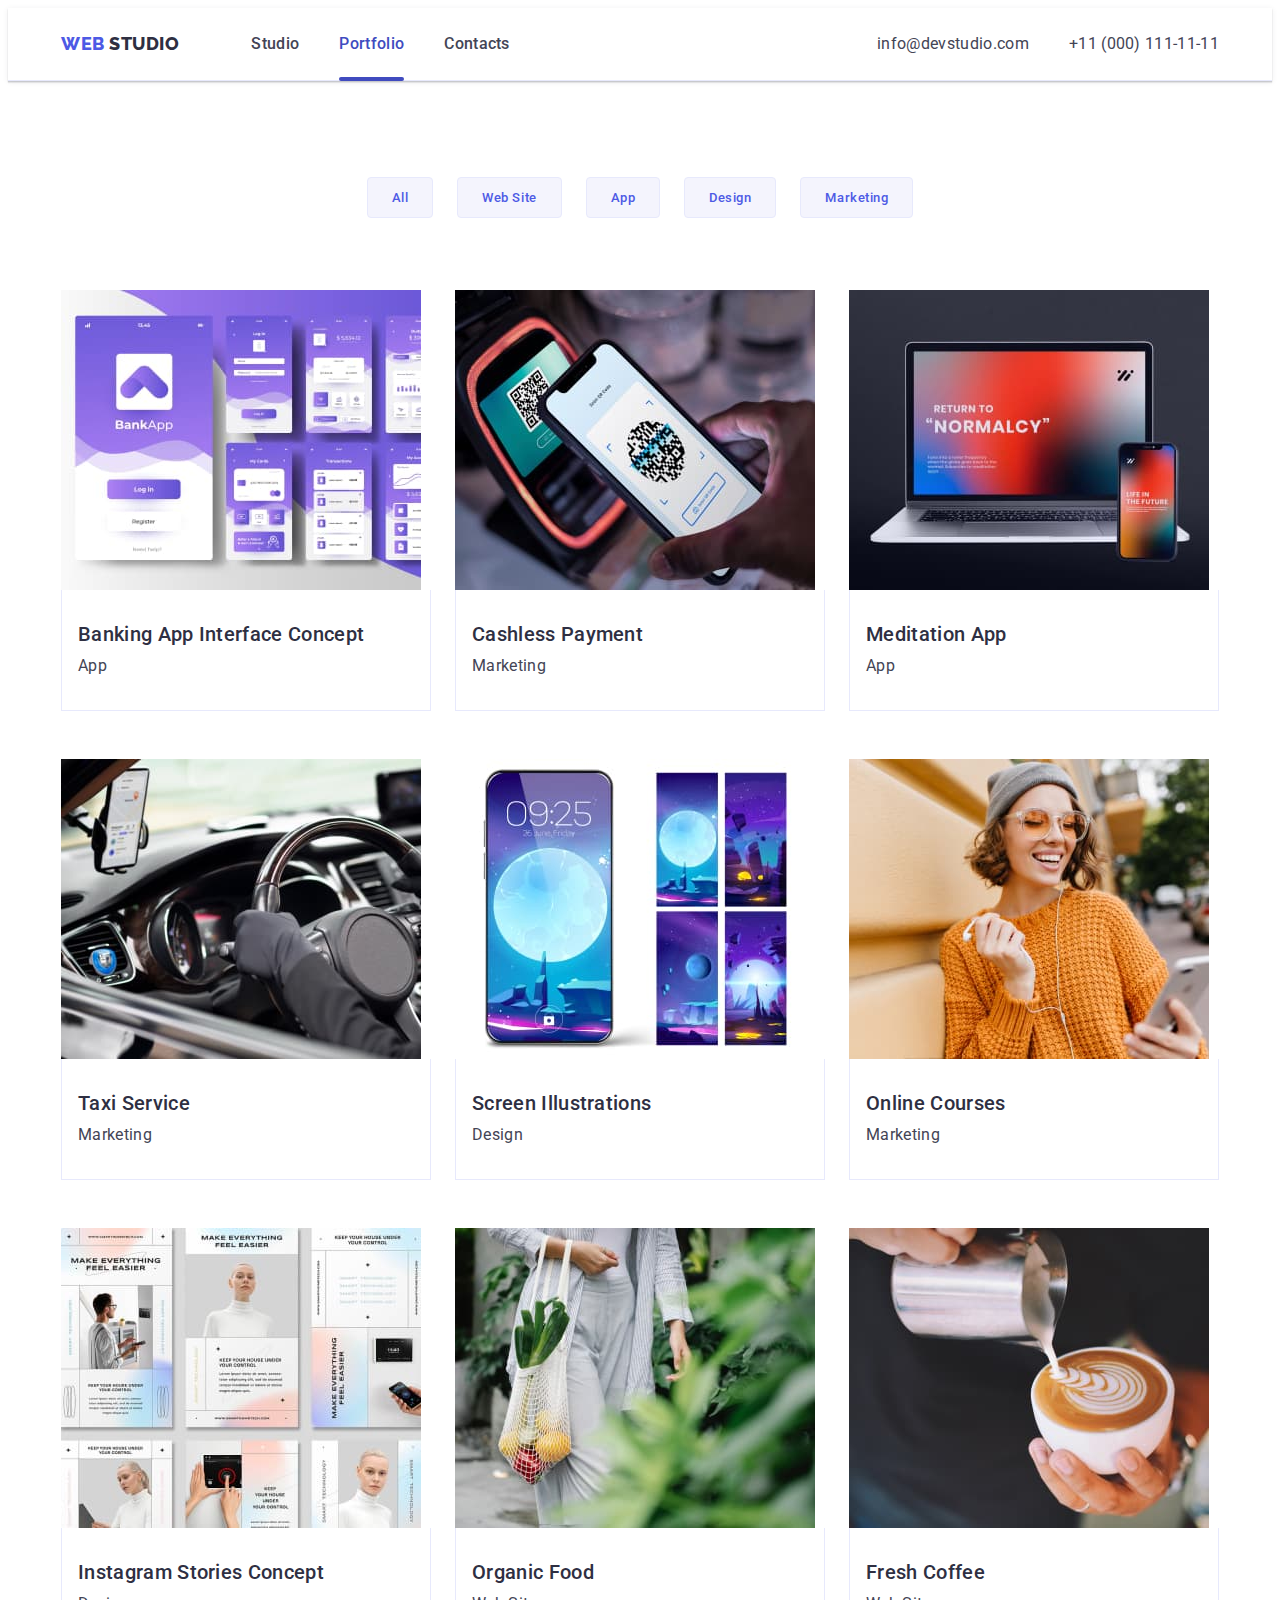
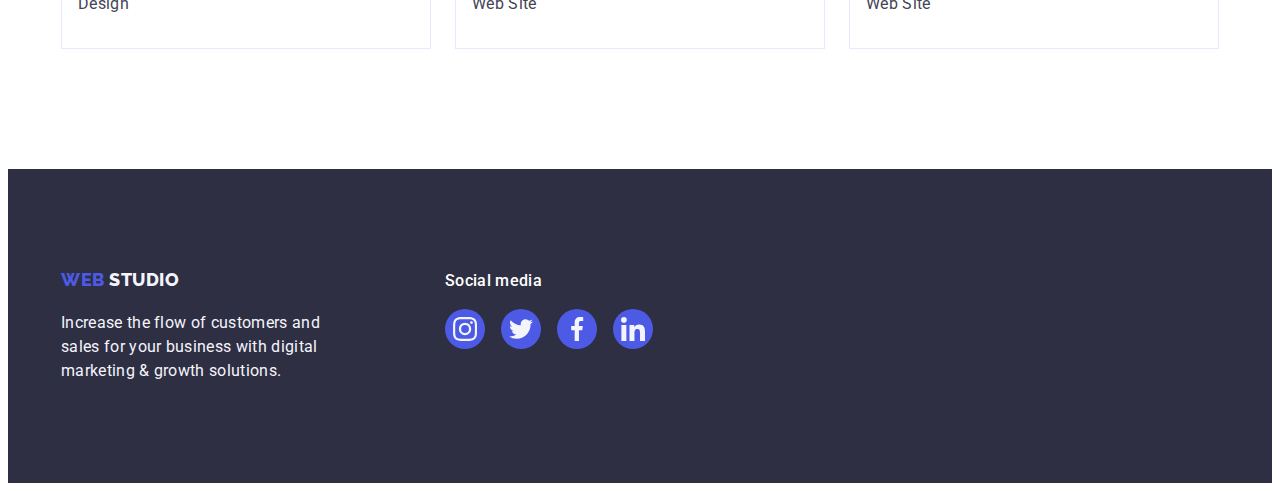
==== portfolio.html @ 0dadca97 "Initial commit" ====
<!doctype html>
<html lang="en">

<head>
  <meta charset="UTF-8">
  <meta name="viewport" content="width=device-width, initial-scale=1.0">
  <title>Portfolio</title>
  <!-- Fonts -->
  <link rel="preconnect" href="https://fonts.googleapis.com">
  <link rel="preconnect" href="https://fonts.gstatic.com" crossorigin>
  <link href="https://fonts.googleapis.com/css2?family=Raleway:wght@800&family=Roboto:wght@400;500;700&display=swap"
    rel="stylesheet">
  <!-- Modern normalize -->
  <link rel="stylesheet" href="https://cdnjs.cloudflare.com/ajax/libs/modern-normalize/2.0.0/modern-normalize.min.css"
    integrity="sha512-4xo8blKMVCiXpTaLzQSLSw3KFOVPWhm/TRtuPVc4WG6kUgjH6J03IBuG7JZPkcWMxJ5huwaBpOpnwYElP/m6wg=="
    crossorigin="anonymous" referrerpolicy="no-referrer">
  <!-- Stylesheet -->
  <link rel="stylesheet" href="./css/styles.css">
</head>

<body class="wrapper">
  <!-- #region 
    ========================================
    START Header | SECTION 1 
    ========================================
  -->
  <header class="main-header section">
    <!-- 
    --------------------------------------
      Main navigation 
    --------------------------------------
    -->
    <div class="header-content-box container">
      <nav class="header-navigation">
        <!-- ---------- Logo ---------- -->
        <a class="header-logo logo link" href="./index.html">Web
          <span class="logo-dark">Studio</span>
        </a>
        <!-- ---------- Menu ---------- -->
        <ul class="main-nav-list list">
          <li class="nav-list-item">
            <a class="nav-link link" href="./index.html">Studio </a>
          </li>
          <li class="nav-list-item">
            <a class="nav-link link active" href="./portfolio.html">Portfolio</a>
          </li>
          <li class="nav-list-item">
            <a class="nav-link link" href="">Contacts</a>
          </li>
        </ul>
      </nav>
      <!-- 
    --------------------------------------
      Contacts
    --------------------------------------
    -->
      <address class="contats">
        <ul class="contacts-list list">
          <li>
            <a class="contact-link link" href="mailto:info@devstudio.com">info@devstudio.com
            </a>
          </li>
          <li>
            <a class="contact-link link" href="tel:+110001111111">+11 (000) 111-11-11</a>
          </li>
        </ul>
      </address>
    </div>
  </header>

  <!-- #endregion     
    ========================================
    END Header | SECTION 1 
    ======================================== 
  -->

  <!-- #region 
======================================== 
START Main content     
======================================== 
-->
  <main class="portfolio-main-content">

    <!-- #region
    --------------------------------------
      START Portfolio | SECTION 2
    --------------------------------------
    -->
    <section class="portfolio-section">
      <!-- ---------- Container for styling  ---------- -->
      <div class="portfolio-box container">
        <!-- ---------- Title ---------- -->
        <h1 class="portfolio-title main-title visually-hidden">Portfolio</h1>

        <!-- ========== Filter | navigation  ========== -->

        <ul class="portfolio-filter-list list">
          <!-- Button 1  -->
          <li class="filter-list-item">
            <button class="filter-btn btn" type="button">All</button>
          </li>
          <!-- Button 2  -->
          <li class="filter-list-item">
            <button class="filter-btn btn" type="button">Web Site</button>
          </li>
          <!-- Button 3  -->
          <li class="filter-list-item">
            <button class="filter-btn btn" type="button">App</button>
          </li>
          <!-- Button 4  -->
          <li class="filter-list-item">
            <button class="filter-btn btn" type="button">Design</button>
          </li>
          <!-- Button 5  -->
          <li class="filter-list-item">
            <button class="filter-btn btn" type="button">Marketing</button>
          </li>
        </ul>

        <!-- ========== Card ========== -->
        <ul class="portfolio-card-list list">
          <!-- ---------- Card 1  ---------- -->
          <li class="card-list-item">
            <a class="portfolio-card-link link" href="#" target="_blank" rel="noopener noreferrer">
            <div class="container-card-img">
            
              <img class="portfolio-card-img image" src="./images/02-portfolio/img-1.jpg"
                alt="Banking App Interface Concept" width="360" height="300">
                <p class="overlay-text text">14 Stylish and User-Friendly App Design Concepts · Task Manager App · Calorie
                  Tracker App · Exotic Fruit Ecommerce App · Cloud Storage App</p>
            </div>
           
     
      <div class="portfolio-text-container">
        <h2 class="portfolio-subtitle subtitle">Banking App Interface Concept</h2>
        <p class="portfolio-text text">App</p>
      </div>
      
      </a>
      </li>

      <!-- ---------- Card 2  ---------- -->
      <li class="card-list-item">
        <a class="portfolio-card-link link" href="#" target="_blank" rel="noopener noreferrer">
        <div class="container-card-img">
          
          <img class="portfolio-card-img image" src="./images/02-portfolio/img-2.jpg" alt="Cashless Payment" width="360"
            height="300">
            <p class="overlay-text text">14 Stylish and User-Friendly App Design Concepts · Task Manager App · Calorie
              Tracker App · Exotic Fruit Ecommerce App · Cloud Storage App</p>
        </div>
       
          <div class="portfolio-text-container">
            <h2 class="portfolio-subtitle subtitle">Cashless Payment</h2>
            <p class="portfolio-text text">Marketing</p>
          </div>
        
        </a>
      </li>
      <!-- ---------- Card 3  ---------- -->
      <li class="card-list-item">
        <a class="portfolio-card-link link" href="#" target="_blank" rel="noopener noreferrer">
        <div class="container-card-img">
        
          <img class="portfolio-card-img image" src="./images/02-portfolio/img-3.jpg" alt="Meditation App" width="360"
            height="300">
            <p class="overlay-text text">14 Stylish and User-Friendly App Design Concepts · Task Manager App · Calorie
              Tracker App · Exotic Fruit Ecommerce App · Cloud Storage App</p>
        </div>
        
          <div class="portfolio-text-container">
            <h2 class="portfolio-subtitle subtitle">Meditation App</h2>
            <p class="portfolio-text text">App</p>
          </div>
          
        </a>
      </li>
      <!-- ---------- Card 4  ---------- -->
      <li class="card-list-item">
        <a class="portfolio-card-link link" href="#" target="_blank" rel="noopener noreferrer">
        <div class="container-card-img">
         
          <img class="portfolio-card-img image" src="./images/02-portfolio/img-4.jpg" alt="Taxi Service" width="360"
            height="300">
            <p class="overlay-text text">14 Stylish and User-Friendly App Design Concepts · Task Manager App · Calorie
              Tracker App · Exotic Fruit Ecommerce App · Cloud Storage App</p>
        </div>
        
          <div class="portfolio-text-container">
            <h2 class="portfolio-subtitle subtitle">Taxi Service</h2>
            <p class="portfolio-text text">Marketing</p>
          </div>
         
        </a>
      </li>
      <!-- ---------- Card 5  ---------- -->
      <li class="card-list-item">
        <a class="portfolio-card-link link" href="#" target="_blank" rel="noopener noreferrer">
        <div class="container-card-img">
         
          <img class="portfolio-card-img image" src="./images/02-portfolio/img-5.jpg" alt="Screen Illustrations"
            width="360" height="300">
            <p class="overlay-text text">14 Stylish and User-Friendly App Design Concepts · Task Manager App · Calorie
              Tracker App · Exotic Fruit Ecommerce App · Cloud Storage App</p>
        </div>
       
          <div class="portfolio-text-container">
            <h2 class="portfolio-subtitle subtitle">Screen Illustrations</h2>
            <p class="portfolio-text text">Design</p>
          </div>
          
        </a>
      </li>
      <!-- ---------- Card 6  ---------- -->
      <li class="card-list-item">
        <a class="portfolio-card-link link" href="#" target="_blank" rel="noopener noreferrer">
        <div class="container-card-img">
          
          <img class="portfolio-card-img image" src="./images/02-portfolio/img-6.jpg" alt="Online Courses" width="360"
            height="300">
            <p class="overlay-text text">14 Stylish and User-Friendly App Design Concepts · Task Manager App · Calorie
              Tracker App · Exotic Fruit Ecommerce App · Cloud Storage App</p>
        </div>
       
          <div class="portfolio-text-container">
            <h2 class="portfolio-subtitle subtitle">Online Courses</h2>
            <p class="portfolio-text text">Marketing</p>
          </div>
          
        </a>
      </li>
      <!-- ---------- Card 7  ---------- -->
      <li class="card-list-item">
        <a class="portfolio-card-link link" href="#" target="_blank" rel="noopener noreferrer">
        <div class="container-card-img">
          
          <img class="portfolio-card-img image" src="./images/02-portfolio/img-7.jpg" alt="Instagram Stories Concept"
            width="360" height="300">
            <p class="overlay-text text">14 Stylish and User-Friendly App Design Concepts · Task Manager App · Calorie
              Tracker App · Exotic Fruit Ecommerce App · Cloud Storage App</p>
        </div>
       
          <div class="portfolio-text-container">
            <h2 class="portfolio-subtitle subtitle">Instagram Stories Concept</h2>
            <p class="portfolio-text text">Design</p>
          </div>
         
        </a>
      </li>
      <!-- ---------- Card 8  ---------- -->
      <li class="card-list-item">
        <a class="portfolio-card-link link" href="#" target="_blank" rel="noopener noreferrer">
        <div class="container-card-img">
         
          <img class="portfolio-card-img image" src="./images/02-portfolio/img-8.jpg" alt="Organic Food" width="360"
            height="300">
            <p class="overlay-text text">14 Stylish and User-Friendly App Design Concepts · Task Manager App · Calorie
              Tracker App · Exotic Fruit Ecommerce App · Cloud Storage App</p>
        </div>
       
          <div class="portfolio-text-container">
            <h2 class="portfolio-subtitle subtitle">Organic Food</h2>
            <p class="portfolio-text text">Web Site</p>
          </div>
         
        </a>
      </li>
      <!-- ---------- Card 9  ---------- -->
      <li class="card-list-item">
        <a class="portfolio-card-link link" href="#" target="_blank" rel="noopener noreferrer">
        <div class="container-card-img">
         
          <img class="portfolio-card-img image" src="./images/02-portfolio/img-9.jpg" alt="Fresh Coffee" width="360"
            height="300">
            <p class="overlay-text text">14 Stylish and User-Friendly App Design Concepts · Task Manager App · Calorie
              Tracker App · Exotic Fruit Ecommerce App · Cloud Storage App</p>
        </div>
       
        <div class="portfolio-text-container">
          <h2 class="portfolio-subtitle subtitle">Fresh Coffee</h2>
          <p class="portfolio-text text">Web Site</p>
        </div>
       
        </a>
      </li>

      </ul>
      </div>
    </section>
    <!-- #region
    --------------------------------------
    END Portfolio | SECTION 2 
    --------------------------------------
    -->
  </main>
  <!-- #endregion 
  ======================================== 
  END Main content     
  ========================================
  -->


  <!-- #region 
======================================== 
START Footer | SECTION 3
========================================
-->
<footer class="main-footer section">
  <div class="footer-container container">
  <!-- ---------- Container for styling  ---------- -->
  <div class="mf-text-content-box">
    <!-- ---------- Logo ---------- -->
    <a class="main-footer-link link logo" href="./index.html">Web
      <span class="logo-light">Studio</span></a>
    <!-- ---------- Footer text content ---------- -->
    <p class="main-footer-text">
      Increase the flow of customers and sales for your business with digital
      marketing & growth solutions.
    </p>
  </div>
  <!-- ---------- Footer social media box ---------- -->
  <div class="footer-social-media-box">
    <p class="footer-subtitle subtitle">Social media</p>
    <!-- ---------- Social media  ---------- -->
    <ul class="footer-social-media-list list">
      
      <li class="social-media-item ">
        <a class="social-media-link link footer" href="">
          
            <svg class="icon social-media-icon" width="24" height="24">
              <use href="./images/icons.svg#icon-instagram"></use>
            </svg>
          
        </a>
      </li>
      <!-- ---------- twitter ---------- -->
      <li class="social-media-item">
        <a class="social-media-link link footer" href="">
         
            <svg class="icon social-media-icon" width="24" height="24">
              <use href="./images/icons.svg#icon-twitter"></use>
            </svg>
          
        </a>
      </li>
      <!-- ---------- facebook ---------- -->
      <li class="social-media-item">
        <a class="social-media-link link footer" href="">
        
            <svg class="icon social-media-icon" width="24" height="24">
              <use href="./images/icons.svg#icon-facebook"></use>
            </svg>
        
        </a>
      </li>
      <!-- ---------- linkedin ---------- -->
      <li class="social-media-item">
        <a class="social-media-link link footer" href="">
          
            <svg class="icon social-media-icon" width="24" height="24">
              <use href="./images/icons.svg#icon-linkedin"></use>
            </svg>
       
        </a>
      </li>
    </ul>
  </div>
</div>
</footer>
<!-- #endregion 
======================================== 
END Footer | SECTION 3
========================================
-->
</body>
</html>
---- css/styles.css ----
/* 
======================================== 
START Style Guide 
======================================== 
*/

:root {
    /* 
    ========================================  
    COLORS
    ========================================  
    */
    --crl-primary-brand: #4D5AE5;
    /* Iris| Primary Brand | CTAs,Focused,Active states,Links */

    --crl-pressed-state: #404BBF;
    /* OCEAN | Pressed state |CTAs */

    --crl-dark: #2E2F42;
    /* Navy blue | Dark | Overlays,Shadows,Headings */

    --crl-success: #31D0AA;
    /* GREEN | Success | Valid fields, Success messages */

    --crl-text: #434455;
    /* SLATE| Text | Body text */

    --crl-subtle-text: #8E8F99;
    /* LIGHT SLATE | Subtle Text | Helper text, Deemphasized text  */

    --crl-accent: #E7E9FC;
    /* Cornflower | Accent | Accent color, Hairlines, Subtle backgrounds */

    --crl-light: #F4F4FD;
    /*CLOUD | Light | Light mode backgrounds, Light mode Dialogs/alerts */

    --crl-modal-overlay: #2E2F42;
    /* NAVY BLUE modal | Modal overlay | Overlay */

    --crl-hero-background: #2E2F42;
    /* GREY | Hero background | Hero image background */

    --crl-white-background: #FFFFFF;
    /* WHITE|  White background | Header,  team card background */

    --crl-modal-background: #FCFCFC;
    /* Dairy| Modal background | Modal background  */

    /* 
    ======================================== 
    TYPOGRAPHY 
    ========================================   
    */
    /* ========== ========== Body | Main text | p ========== ========== */
    --body-font-family: "Roboto", sans-serif;
    --body-font-size: 16px;
    --body-font-weight: 400;
    --body-line-height: 1.5;
    --body-letter-spacing: .02em;

    /* ========== ========== Header 1 | title-hero| h1 ========== ========== */
    --h1-font-size: 56px;
    --h1-line-height: 1.07;
    --h1-letter-spacing: .02em;

    /* ========== ========== Header 2 | title | h2 ========== ========== */
    --h2-font-size: 36px;
    --h2-line-height: 1.11;
    --h2-letter-spacing: .02em;

    /* ========== ========== Header 3 | subtitle | h3 ========== ========== */
    --h3-font-weight: 500;
    --h3-font-size: 20px;
    --h3-line-height: 1.2;
    --h3-letter-spacing: .02em;

    /* ========== ========== Small Text ========== ========== */
    --small-font-size: 12px;
    --small-font-weight: 400;
    --small-line-height: 1.17;
    --small-letter-spacing: .04em;


    /* ========== ========== Body Medium ========== ========== */
    --body-medium-font-size: 16px;
    --body-medium-font-weight: 500;
    --body-medium-line-height: 1.5;
    --body-medium-letter-spacing: .02em;

    /* ========== ========== Button Text ========== ========== */
    --button-font-family: "Roboto", sans-serif;
    --button-font-size: 16px;
    --button-font-weight: 500;
    --button-line-height: 1.5;
    --button-letter-spacing: .04em;

    /* ========== ========== Link Text ========== ========== */
    --link-font-size: 12px;
    --link-font-weight: 400;
    --link-line-height: 1.33;
    --link-letter-spacing: .04em;

    /* ========== ========== Logo ==========  ========== */
    --logo-font-family: "Raleway", sans-serif;
    --logo-font-size: 18px;
    --logo-font-weight: 800;
    --logo-line-height: 1.17;
    --logo-letter-spacing: .03em;
}

/*
======================================== 
End Style Guide 
======================================== 
*/

/* ======================================== Reset values ========================================  */
h1,
h2,
h3,
h4,
h5,
h6,
p {
    margin-block: 0;
}


/* ======================================== General tag selector values ========================================  */

body {
    font-family: var(--body-font-family, "Roboto", sans-serif);
    font-size: var(--body-font-size, 16px);
    letter-spacing: var(--body-letter-spacing, 0.02em);
    line-height: 1.5;

    color: var(--crl-text, #434455);
    background-color: var(--crl-white-background);
}

address {
    font-style: normal;
}

/* ======================================== General helper classes ========================================  */
.visually-hidden {
    position: absolute;
    width: 1px;
    height: 1px;
    margin: -1px;
    border: 0;
    padding: 0;

    white-space: nowrap;
    clip-path: inset(100%);
    clip: rect(0 0 0 0);
    overflow: hidden;
}

.container {
    width: 1158px;
    margin-inline: auto;
    padding-inline: 15px;
}

.link {
    text-decoration-line: none;
    color: var(--crl-text, #434455);
}

.list {
    margin: 0;
    padding: 0;

    list-style: none;
}

.main-title {
    font-size: var(--h1-font-size, 56px);
    line-height: var(--h1-line-height, 1.07);

}

.title {
    margin-bottom: 72px;
    text-align: center;

    font-size: var(--h2-font-size, 36px);
    line-height: var(--h2-line-height, 1.11);


    color: var(--crl-dark, #2E2F42);

    text-transform: capitalize;
}

.subtitle {
    margin-bottom: 8px;

    font-size: var(--h3-font-size, 20px);
    font-weight: var(--h3-font-weight, 500);
    line-height: var(--h3-line-height, 1.2);

    color: var(--crl-dark, #2E2F42);
}


.image,
svg {

    display: block;
    max-width: 100%;
}

.btn {
    font-family: inherit;

    font-weight: var(--button-font-weight, 500);

    letter-spacing: var(--button-letter-spacing, 0.04em);

    border-radius: 4px;
    cursor: pointer;
}

.section {
    max-width: 1440px;
    margin-inline: auto;
}

.icon {
    fill: currentColor;
}


/* 
================================================================================ 
------------------------------ HEADER | SECTION 1 ------------------------------
================================================================================  
*/

/* ================================= Header =================================== */

.main-header {
    display: flex;
    border-bottom: 1px solid #e7e9fc;
    box-shadow: 0px 2px 1px rgba(46, 47, 66, 0.08), 0px 1px 1px rgba(46, 47, 66, 0.16), 0px 1px 6px rgba(46, 47, 66, 0.08);
}

.header-content-box {
    display: flex;
    justify-content: space-between;
}

/* ================================== Logo ==================================== */
.logo {
    font-family: var(--logo-font-family, "Raleway", sans-serif);
    font-size: var(--logo-font-size, 18px);
    font-weight: var(--logo-font-weight, 800);
    line-height: var(--logo-line-height, 1.17);
    letter-spacing: var(--logo-letter-spacing, 0.03em);

    color: var(--crl-primary-brand, #4D5AE5);

    text-transform: uppercase;
}

.header-logo {
    margin-right: 72px;
}

.logo-dark {
    color: var(--crl-dark, #2E2F42);
}

.logo-light {
    color: var(--crl-light, #F4F4FD);
}

/* ========================== Main header navigation ============================= */
.header-navigation {
    display: flex;
    align-items: center;
}

.main-nav-list {

    height: 72px;
    display: flex;
    gap: 40px;
}

.nav-link {
    /* position: relative; */
    display: flex;
    flex-direction: column-reverse;
    gap: 20px;

    padding: 24px 0;
    color: #434455;

    font-weight: var(--body-medium-font-weight, 500);
    transition: color 250ms cubic-bezier(0.4, 0, 0.2, 1);
}

.nav-link.active,
.nav-link:hover,
.nav-link:focus {
    position: relative;
    color: #404BBF;
}

.nav-link:hover::after,
.nav-link:focus::after,
.nav-link.active::after {
    content: "";
    position: absolute;
    left: 0;
    bottom: -1px;
    height: 4px;
    width: 100%;
    background-color: var(--crl-pressed-state, #404BBF);
    border-radius: 2px;
    transition: color 250ms cubic-bezier(0.4, 0, 0.2, 1);
}


/* ========================== Contacts header ================================= */
.contacts-list {
    display: flex;
    gap: 40px;
}

.contact-link {
    transition: color 250ms cubic-bezier(0.4, 0, 0.2, 1);
    display: block;
    padding: 24px 0;
}

.contact-link:hover,
.contact-link:focus {

    color: var(--crl-pressed-state, #404BBF);
    transition: color 250ms cubic-bezier(0.4, 0, 0.2, 1);
}


/*
================================================================================ 
------------------------------- MAIN CONTENT STYLES ----------------------------
================================================================================ 
*/

/* 
================================================================================ 
                                 Hero | SECTION 2
================================================================================  
*/

.section-hero {
    height: 600px;
    padding: 188px 0;

    display: flex;
    justify-content: center;
    align-items: center;

    background-color: var(--crl-dark, #2E2F42);
    background-image: linear-gradient(to bottom, rgba(46, 47, 66, 0.70), rgba(46, 47, 66, 0.70)),
        url(../images/01-studio/02-hero/bg-hero-people-office.jpg);
    background-position: center center;
    background-repeat: no-repeat;
    background-size: cover;

}


.hero-box {
    position: absolute;
    display: flex;
    flex-direction: column;
    justify-content: center;
    align-items: center;
    row-gap: 48px;
}

.hero-title {
    max-width: 496px;
    color: var(--crl-white-background, #FFFFFF);
    text-align: center;
}

.hero-btn {
    min-width: 169px;
    padding: 16px 32px;
    color: var(--crl-white-background, #FFFFFF);
    background-color: var(--crl-primary-brand, #4D5AE5);
    border: none;
    box-shadow: 0px 4px 4px 0px rgba(0, 0, 0, 0.15);
    transition: background-color 250ms cubic-bezier(0.4, 0, 0.2, 1);
}

.hero-btn:hover,
.hero-btn:focus {
    background-color: var(--crl-pressed-state, #404BBF);
}

/* 
================================================================================ 
                                Benefit | SECTION 3 
================================================================================  
*/

.section-benefit {
    padding: 120px 0;
}

.benefit-list {
    display: flex;
    justify-content: space-between;
    gap: 24px;
}

.benefit-list-item {
    flex-basis: calc((100% - 3 * 24px) / 4);
}

.benefit-box-svg {
    display: flex;
    justify-content: center;
    align-items: center;
    padding: 24px 100px;
    margin-bottom: 8px;
    background-color: #F4F4FD;
    border-radius: 4px;

}

/* 
================================================================================ 
                        What are we doing| Skills | SECTION 4 
================================================================================  
*/

.section-skills {
    padding-bottom: 120px;
}

.skills-list {
    display: flex;
    justify-content: space-between;
    gap: 24px;
}

.skills-list-item {
    flex-basis: calc((100% - 3 * 16px) / 3);
}

/* 
================================================================================ 
                             Our Team| Team | SECTION 5  
================================================================================  
*/

.section-team {
    padding: 120px 0;
    background: var(--crl-light, #F4F4FD);
}

.team-list {
    display: flex;
    justify-content: space-between;
    gap: 24px;
}

.team-list-item {
    flex-basis: calc((100% - 3 * 24px) / 4);
    transition: border-color 250ms cubic-bezier(0.4, 0, 0.2, 1), color 250ms cubic-bezier(0.4, 0, 0.2, 1);
    background-color: var(--crl-white-background, #FFFFFF);
    border-radius: 0px 0px 4px 4px;
    box-shadow: 0px 2px 1px 0px rgba(46, 47, 66, 0.08), 0px 1px 1px 0px rgba(46, 47, 66, 0.16), 0px 1px 6px 0px rgba(46, 47, 66, 0.08);
}

.text-content-box {

    padding: 32px 0;
    text-align: center;
}

/* 
================================================================================ 
                                Customers | SECTION 6 
================================================================================  
*/

.section-customers {
    padding: 120px 0;
}

.customers-list {
    display: flex;
    justify-content: center;
    gap: 24px;

}

.customers-list-item {

    width: calc((100% - 120px) / 6);
    height: 88px;
    transition: border-color 250ms cubic-bezier(0.4, 0, 0.2, 1), color 250ms cubic-bezier(0.4, 0, 0.2, 1);
}

.customers-box-svg {
    display: flex;
    justify-content: center;
    align-items: center;
    border-radius: 4px;
    border: 1px solid #8E8F99;
    border-radius: 4px;
}


.customers-link {
    width: 100%;
    height: 100%;
    border: 1px solid #8e8f99;
    border-radius: 4px;
    display: flex;
    align-items: center;
    justify-content: center;
    color: #8e8f99;
    transition: border-color 250ms cubic-bezier(0.4, 0, 0.2, 1), color 250ms cubic-bezier(0.4, 0, 0.2, 1);

}

.customers-link:hover,
.customers-link:focus {
    border-color: #404bbf;
    color: #404bbf;
}

/* 
================================================================================ 
                             Footer | SECTION 7  
================================================================================  
*/
.footer-container {
    display: flex;
    align-items: baseline;


}

.main-footer {

    background: var(--crl-dark, #2E2F42);
    padding: 100px 0;
}

.mf-text-content-box {

    margin-right: 120px;
}

.footer-social-media-box {
    display: flex;
    flex-direction: column;
    color: var(--crl-white-background);
    font-size: var(--body-medium-font-size, 16px);
    font-weight: var(--body-medium-font-weight, 500);
}

.footer-subtitle {
    color: var(--crl-light, #F4F4FD);
    font-weight: 500;
    font-size: 16px;
    line-height: 1.5;
    letter-spacing: 0.02em;
    color: #ffffff;
    margin-bottom: 16px;
}

.footer-social-media-list {
    display: flex;
    gap: 16px;
    transition: background-color 250ms cubic-bezier(0.4, 0, 0.2, 1);
}

.main-footer-text {
    margin-top: 18px;
    max-width: 264px;
    color: var(--crl-light, #F4F4FD);
}

.social-media-link.footer {
    transition: background-color 250ms cubic-bezier(0.4, 0, 0.2, 1);
}

.social-media-link:hover.footer,
.social-media-link:focus.footer {
    background-color: #31d0aa;
    transition: background-color 250ms cubic-bezier(0.4, 0, 0.2, 1);

}



/* 
================================================================================ 
                             Social media |   
================================================================================  
*/
.social-media-list {
    display: flex;
    justify-content: center;
    gap: 24px;
    margin-top: 8px;
    /* margin-left: 16px;
    margin-right: 16px; */


}

.social-media-item {
    width: 40px;
    height: 40px;


}


.social-media-box {
    display: flex;
    align-items: center;
    justify-content: center;
    width: 40px;
    height: 40px;
    background-color: var(--crl-primary-brand, #4D5AE5);
    border-radius: 50%;

}

.social-media-box:hover,
.social-media-box:focus {
    background-color: var(--crl-pressed-state, #404BBF);
    transition: background-color 250ms cubic-bezier(0.4, 0, 0.2, 1);
}

.social-media-icon {
    fill: #F4F4FD;
}

.social-media-link {
    width: 100%;
    height: 100%;
    background-color: #4d5ae5;
    border-radius: 50%;
    display: flex;
    align-items: center;
    justify-content: center;



}

.social-media-link:hover,
.social-media-link:focus {
    background-color: #404bbf;
    transition: background-color 250ms cubic-bezier(0.4, 0, 0.2, 1);
}

/*
================================================================================ 
------------------------------------- PORTFOLIO --------------------------------
================================================================================ 
*/
/* ============================ Portfolio | SECTION 2 ========================== */

.portfolio-section {
    padding: 96px 0 120px 0;
    justify-content: space-between;
}

/* ================= Filter | Portfolio secondary navigation =================== */
.portfolio-filter-list {

    display: flex;
    justify-content: center;
    gap: 24px;
    margin-bottom: 72px;

}

.filter-list-item {
    transition: color 250ms cubic-bezier(0.4, 0, 0.2, 1), background-color 250ms cubic-bezier(0.4, 0, 0.2, 1), border-color 250ms cubic-bezier(0.4, 0, 0.2, 1), box-shadow 250ms cubic-bezier(0.4, 0, 0.2, 1);
}

.filter-btn {
    padding: 12px 24px;

    border: 1px solid var(--crl-accent, #e7e9fc);
    color: var(--crl-primary-brand, #4D5AE5);
    background-color: var(--crl-light, #F4F4FD);
    transition: color 250ms cubic-bezier(0.4, 0, 0.2, 1), background-color 250ms cubic-bezier(0.4, 0, 0.2, 1), border-color 250ms cubic-bezier(0.4, 0, 0.2, 1), box-shadow 250ms cubic-bezier(0.4, 0, 0.2, 1);
}

.filter-btn:hover,
.filter-btn:focus {
    border: 1px solid transparent;
    color: var(--crl-white-background, #FFFFFF);
    background-color: var(--crl-pressed-state, #404BBF);
    transition: background-color 250ms cubic-bezier(0.4, 0, 0.2, 1), color 250ms cubic-bezier(0.4, 0, 0.2, 1);

    box-shadow: 0px 3px 1px rgba(0, 0, 0, 0.1), 0px 2px 1px rgba(0, 0, 0, 0.08), 0px 2px 2px rgba(0, 0, 0, 0.12);
}

/* ========================= Cards | Portfolio cards ============================= */
.portfolio-text-container {
    padding: 32px 16px;
    border: 1px solid var(--crl-accent, #e7e9fc);
    border-top: none;
}

.portfolio-card-list {
    display: flex;

    flex-wrap: wrap;
    gap: 48px 24px;
    justify-content: space-between;
}

.card-list-item {

    width: calc((100% - 48px) / 3);
    background: var(--crl-white-background, #FFFFFF);
    transition: box-shadow 250ms cubic-bezier(0.4, 0, 0.2, 1);
}



.portfolio-card-link {

    display: block;
    position: relative;
    transition: box-shadow 250ms cubic-bezier(0.4, 0, 0.2, 1);

}

.portfolio-card-link:hover,
.portfolio-card-link:focus {

    box-shadow: 0px 1px 6px rgba(46, 47, 66, 0.08), 0px 1px 1px rgba(46, 47, 66, 0.16), 0px 2px 1px rgba(46, 47, 66, 0.08);
    transition: box-shadow 250ms cubic-bezier(0.4, 0, 0.2, 1);
}

.portfolio-card-link:hover .overlay-text,
.portfolio-card-link:focus .overlay-text {
    box-shadow: 0px 1px 6px rgba(46, 47, 66, 0.08), 0px 1px 1px rgba(46, 47, 66, 0.16), 0px 2px 1px rgba(46, 47, 66, 0.08);
    opacity: 1;
    visibility: visible;
    pointer-events: painted;
    transform: translateY(0%);
    transition: transform 250ms cubic-bezier(0.4, 0, 0.2, 1);

}

.container-card-img {
    position: relative;
    overflow: hidden;
}


/* ========================= Overlay in Cards | Portfolio cards ============================= */

.overlay-text {
    position: absolute;
    top: 0;
    font-size: 16px;
    line-height: 1.5;
    letter-spacing: 0.02em;
    color: #f4f4fd;
    padding: 40px 32px;
    background-color: #4d5ae5;
    height: 100%;
    width: 100%;
    transform: translateY(100%);
    transition: transform 250ms cubic-bezier(0.4, 0, 0.2, 1);

}


/*
================================================================================ 
                            BACKDROP WITH MODAL WINDOW  
================================================================================ 
*/
/* ================ BACKDROP ================ */
.backdrop {
    position: fixed;
    top: 0;
    left: 0;
    z-index: 9999;
    width: 100%;
    height: 100%;
    background-color: rgba(46, 47, 66, 0.4);

    transition: opacity 250ms cubic-bezier(0.4, 0, 0.2, 1), visibility 250ms cubic-bezier(0.4, 0, 0.2, 1);
}

.is-hidden {
    opacity: 0;
    visibility: hidden;
    pointer-events: none;
}

/* ================ MODAL WINDOW ================ */
.modal {
    position: absolute;
    top: 50%;
    left: 50%;
    transform: translate(-50%, -50%) scale(1);
    z-index: 999;
    transition: transform 250ms cubic-bezier(0.4, 0, 0.2, 1);

    width: 408px;
    min-height: 584px;

    border-radius: 4px;
    background: var(--dairy, #FCFCFC);
    box-shadow: 0px 2px 1px 0px rgba(0, 0, 0, 0.20), 0px 1px 3px 0px rgba(0, 0, 0, 0.12), 0px 1px 1px 0px rgba(0, 0, 0, 0.14);

}

.close-btn {
    padding: 0;
    width: 24px;
    height: 24px;
    border-radius: 50%;
    display: flex;
    align-items: center;
    justify-content: center;
    background-color: #e7e9fc;
    border: 1px solid rgba(0, 0, 0, 0.1);
    cursor: pointer;
    transition: background-color 250ms cubic-bezier(0.4, 0, 0.2, 1), border 250ms cubic-bezier(0.4, 0, 0.2, 1);
    position: absolute;
    z-index: 2;
    top: 24px;
    right: 24px;

}

.close-btn:hover,
.close-btn:focus {
    border: none;
    background-color: #404bbf;

    fill: #ffffff;
}

.close-btn-icon {

    transition: fill 250ms cubic-bezier(0.4, 0, 0.2, 1);
}

.close-btn-icon:hover,
.close-btn-icon:focus {
    fill: #ffffff;
}
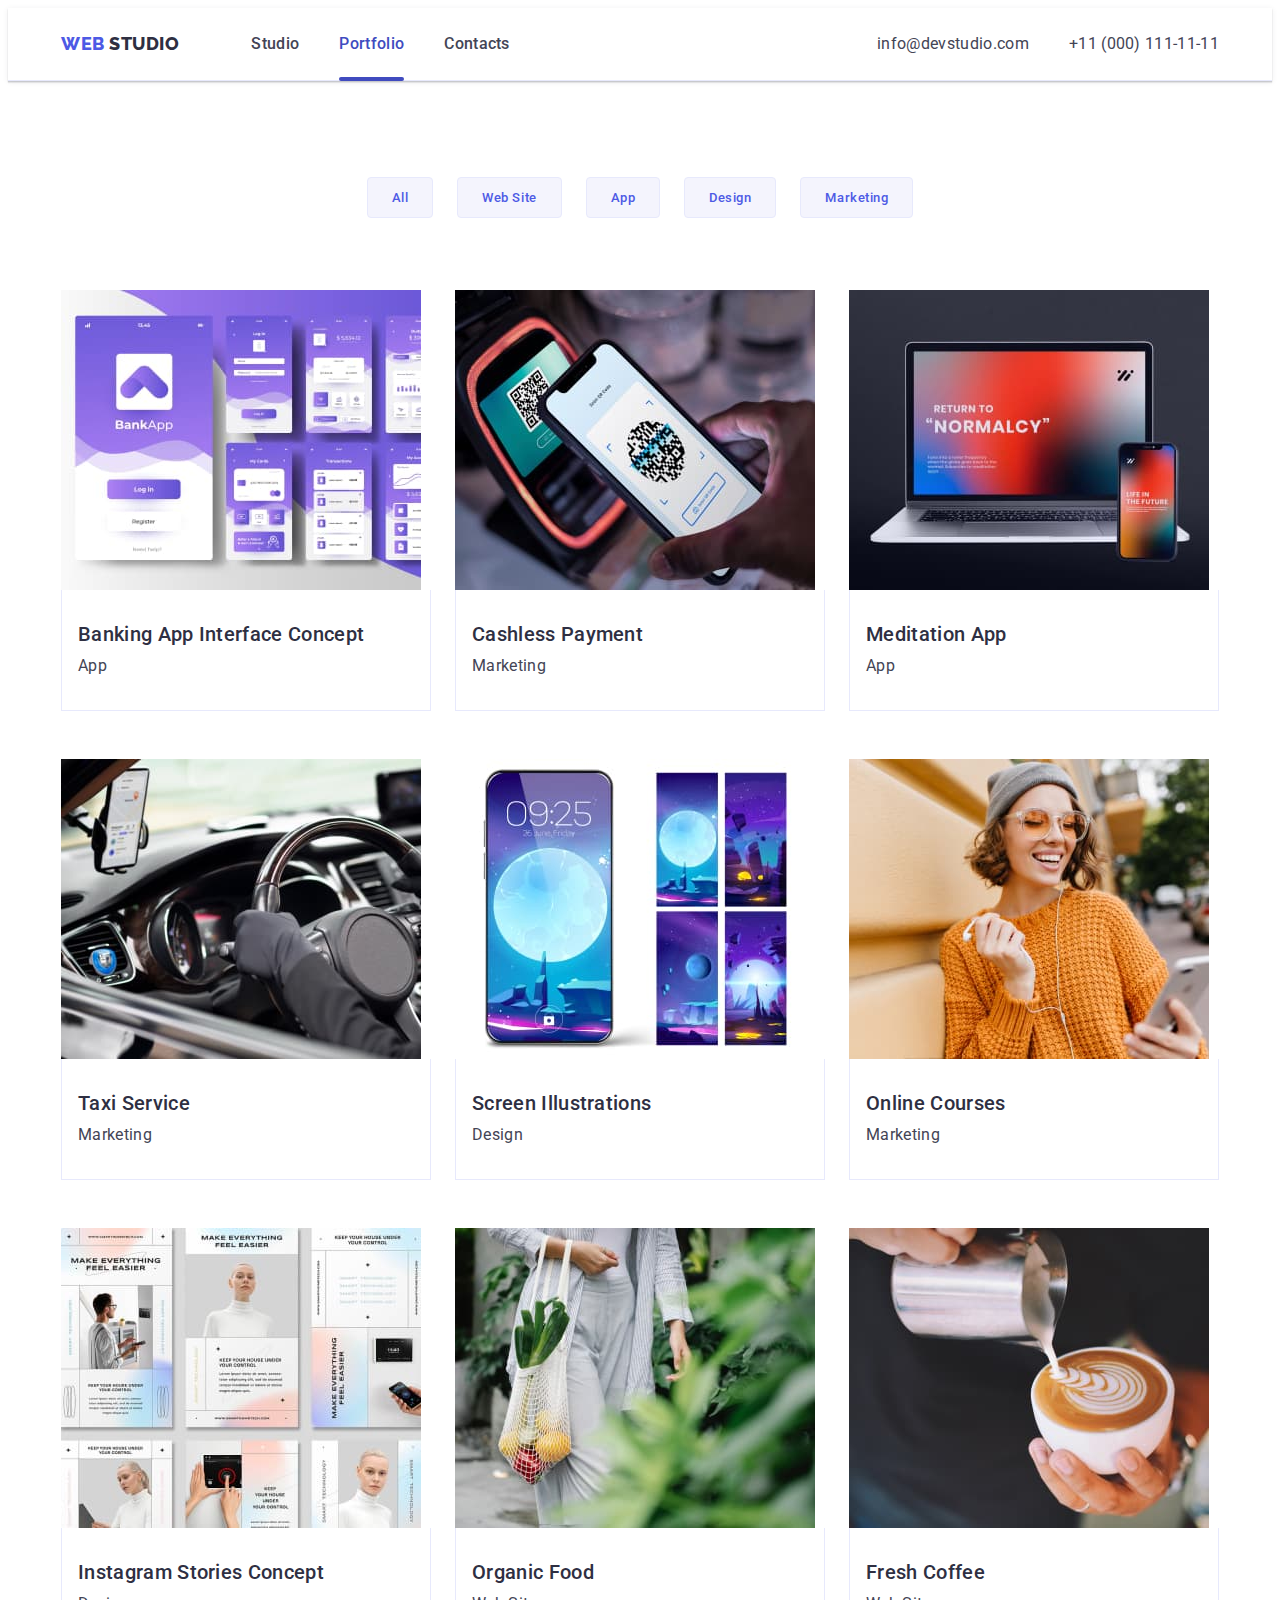
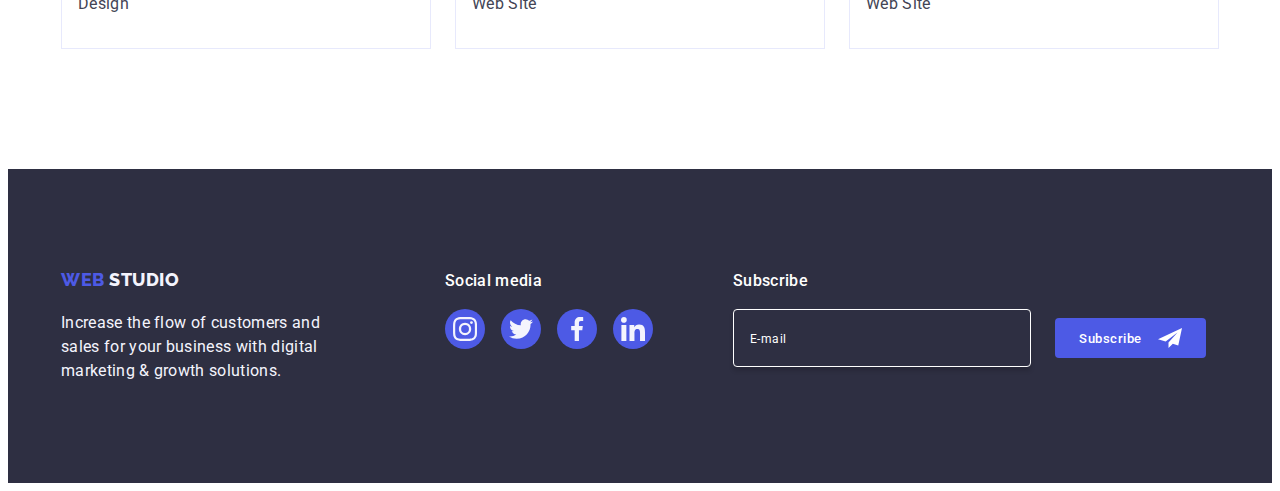
==== commit fd08b8a0: "work in modal windows" ====
--- a/portfolio.html
+++ b/portfolio.html
@@ -122,169 +122,178 @@
           <!-- ---------- Card 1  ---------- -->
           <li class="card-list-item">
             <a class="portfolio-card-link link" href="#" target="_blank" rel="noopener noreferrer">
-            <div class="container-card-img">
-            
-              <img class="portfolio-card-img image" src="./images/02-portfolio/img-1.jpg"
-                alt="Banking App Interface Concept" width="360" height="300">
-                <p class="overlay-text text">14 Stylish and User-Friendly App Design Concepts · Task Manager App · Calorie
-                  Tracker App · Exotic Fruit Ecommerce App · Cloud Storage App</p>
-            </div>
-           
-     
-      <div class="portfolio-text-container">
-        <h2 class="portfolio-subtitle subtitle">Banking App Interface Concept</h2>
-        <p class="portfolio-text text">App</p>
-      </div>
-      
-      </a>
-      </li>
-
-      <!-- ---------- Card 2  ---------- -->
-      <li class="card-list-item">
-        <a class="portfolio-card-link link" href="#" target="_blank" rel="noopener noreferrer">
-        <div class="container-card-img">
-          
-          <img class="portfolio-card-img image" src="./images/02-portfolio/img-2.jpg" alt="Cashless Payment" width="360"
-            height="300">
-            <p class="overlay-text text">14 Stylish and User-Friendly App Design Concepts · Task Manager App · Calorie
-              Tracker App · Exotic Fruit Ecommerce App · Cloud Storage App</p>
-        </div>
-       
-          <div class="portfolio-text-container">
-            <h2 class="portfolio-subtitle subtitle">Cashless Payment</h2>
-            <p class="portfolio-text text">Marketing</p>
-          </div>
-        
-        </a>
-      </li>
-      <!-- ---------- Card 3  ---------- -->
-      <li class="card-list-item">
-        <a class="portfolio-card-link link" href="#" target="_blank" rel="noopener noreferrer">
-        <div class="container-card-img">
-        
-          <img class="portfolio-card-img image" src="./images/02-portfolio/img-3.jpg" alt="Meditation App" width="360"
-            height="300">
-            <p class="overlay-text text">14 Stylish and User-Friendly App Design Concepts · Task Manager App · Calorie
-              Tracker App · Exotic Fruit Ecommerce App · Cloud Storage App</p>
-        </div>
-        
-          <div class="portfolio-text-container">
-            <h2 class="portfolio-subtitle subtitle">Meditation App</h2>
-            <p class="portfolio-text text">App</p>
-          </div>
-          
-        </a>
-      </li>
-      <!-- ---------- Card 4  ---------- -->
-      <li class="card-list-item">
-        <a class="portfolio-card-link link" href="#" target="_blank" rel="noopener noreferrer">
-        <div class="container-card-img">
-         
-          <img class="portfolio-card-img image" src="./images/02-portfolio/img-4.jpg" alt="Taxi Service" width="360"
-            height="300">
-            <p class="overlay-text text">14 Stylish and User-Friendly App Design Concepts · Task Manager App · Calorie
-              Tracker App · Exotic Fruit Ecommerce App · Cloud Storage App</p>
-        </div>
-        
-          <div class="portfolio-text-container">
-            <h2 class="portfolio-subtitle subtitle">Taxi Service</h2>
-            <p class="portfolio-text text">Marketing</p>
-          </div>
-         
-        </a>
-      </li>
-      <!-- ---------- Card 5  ---------- -->
-      <li class="card-list-item">
-        <a class="portfolio-card-link link" href="#" target="_blank" rel="noopener noreferrer">
-        <div class="container-card-img">
-         
-          <img class="portfolio-card-img image" src="./images/02-portfolio/img-5.jpg" alt="Screen Illustrations"
-            width="360" height="300">
-            <p class="overlay-text text">14 Stylish and User-Friendly App Design Concepts · Task Manager App · Calorie
-              Tracker App · Exotic Fruit Ecommerce App · Cloud Storage App</p>
-        </div>
-       
-          <div class="portfolio-text-container">
-            <h2 class="portfolio-subtitle subtitle">Screen Illustrations</h2>
-            <p class="portfolio-text text">Design</p>
-          </div>
-          
-        </a>
-      </li>
-      <!-- ---------- Card 6  ---------- -->
-      <li class="card-list-item">
-        <a class="portfolio-card-link link" href="#" target="_blank" rel="noopener noreferrer">
-        <div class="container-card-img">
-          
-          <img class="portfolio-card-img image" src="./images/02-portfolio/img-6.jpg" alt="Online Courses" width="360"
-            height="300">
-            <p class="overlay-text text">14 Stylish and User-Friendly App Design Concepts · Task Manager App · Calorie
-              Tracker App · Exotic Fruit Ecommerce App · Cloud Storage App</p>
-        </div>
-       
-          <div class="portfolio-text-container">
-            <h2 class="portfolio-subtitle subtitle">Online Courses</h2>
-            <p class="portfolio-text text">Marketing</p>
-          </div>
-          
-        </a>
-      </li>
-      <!-- ---------- Card 7  ---------- -->
-      <li class="card-list-item">
-        <a class="portfolio-card-link link" href="#" target="_blank" rel="noopener noreferrer">
-        <div class="container-card-img">
-          
-          <img class="portfolio-card-img image" src="./images/02-portfolio/img-7.jpg" alt="Instagram Stories Concept"
-            width="360" height="300">
-            <p class="overlay-text text">14 Stylish and User-Friendly App Design Concepts · Task Manager App · Calorie
-              Tracker App · Exotic Fruit Ecommerce App · Cloud Storage App</p>
-        </div>
-       
-          <div class="portfolio-text-container">
-            <h2 class="portfolio-subtitle subtitle">Instagram Stories Concept</h2>
-            <p class="portfolio-text text">Design</p>
-          </div>
-         
-        </a>
-      </li>
-      <!-- ---------- Card 8  ---------- -->
-      <li class="card-list-item">
-        <a class="portfolio-card-link link" href="#" target="_blank" rel="noopener noreferrer">
-        <div class="container-card-img">
-         
-          <img class="portfolio-card-img image" src="./images/02-portfolio/img-8.jpg" alt="Organic Food" width="360"
-            height="300">
-            <p class="overlay-text text">14 Stylish and User-Friendly App Design Concepts · Task Manager App · Calorie
-              Tracker App · Exotic Fruit Ecommerce App · Cloud Storage App</p>
-        </div>
-       
-          <div class="portfolio-text-container">
-            <h2 class="portfolio-subtitle subtitle">Organic Food</h2>
-            <p class="portfolio-text text">Web Site</p>
-          </div>
-         
-        </a>
-      </li>
-      <!-- ---------- Card 9  ---------- -->
-      <li class="card-list-item">
-        <a class="portfolio-card-link link" href="#" target="_blank" rel="noopener noreferrer">
-        <div class="container-card-img">
-         
-          <img class="portfolio-card-img image" src="./images/02-portfolio/img-9.jpg" alt="Fresh Coffee" width="360"
-            height="300">
-            <p class="overlay-text text">14 Stylish and User-Friendly App Design Concepts · Task Manager App · Calorie
-              Tracker App · Exotic Fruit Ecommerce App · Cloud Storage App</p>
-        </div>
-       
-        <div class="portfolio-text-container">
-          <h2 class="portfolio-subtitle subtitle">Fresh Coffee</h2>
-          <p class="portfolio-text text">Web Site</p>
-        </div>
-       
-        </a>
-      </li>
-
-      </ul>
+              <div class="container-card-img">
+
+                <img class="portfolio-card-img image" src="./images/02-portfolio/img-1.jpg"
+                  alt="Banking App Interface Concept" width="360" height="300">
+                <p class="overlay-text text">14 Stylish and User-Friendly App Design Concepts · Task Manager App ·
+                  Calorie
+                  Tracker App · Exotic Fruit Ecommerce App · Cloud Storage App</p>
+              </div>
+
+
+              <div class="portfolio-text-container">
+                <h2 class="portfolio-subtitle subtitle">Banking App Interface Concept</h2>
+                <p class="portfolio-text text">App</p>
+              </div>
+
+            </a>
+          </li>
+
+          <!-- ---------- Card 2  ---------- -->
+          <li class="card-list-item">
+            <a class="portfolio-card-link link" href="#" target="_blank" rel="noopener noreferrer">
+              <div class="container-card-img">
+
+                <img class="portfolio-card-img image" src="./images/02-portfolio/img-2.jpg" alt="Cashless Payment"
+                  width="360" height="300">
+                <p class="overlay-text text">14 Stylish and User-Friendly App Design Concepts · Task Manager App ·
+                  Calorie
+                  Tracker App · Exotic Fruit Ecommerce App · Cloud Storage App</p>
+              </div>
+
+              <div class="portfolio-text-container">
+                <h2 class="portfolio-subtitle subtitle">Cashless Payment</h2>
+                <p class="portfolio-text text">Marketing</p>
+              </div>
+
+            </a>
+          </li>
+          <!-- ---------- Card 3  ---------- -->
+          <li class="card-list-item">
+            <a class="portfolio-card-link link" href="#" target="_blank" rel="noopener noreferrer">
+              <div class="container-card-img">
+
+                <img class="portfolio-card-img image" src="./images/02-portfolio/img-3.jpg" alt="Meditation App"
+                  width="360" height="300">
+                <p class="overlay-text text">14 Stylish and User-Friendly App Design Concepts · Task Manager App ·
+                  Calorie
+                  Tracker App · Exotic Fruit Ecommerce App · Cloud Storage App</p>
+              </div>
+
+              <div class="portfolio-text-container">
+                <h2 class="portfolio-subtitle subtitle">Meditation App</h2>
+                <p class="portfolio-text text">App</p>
+              </div>
+
+            </a>
+          </li>
+          <!-- ---------- Card 4  ---------- -->
+          <li class="card-list-item">
+            <a class="portfolio-card-link link" href="#" target="_blank" rel="noopener noreferrer">
+              <div class="container-card-img">
+
+                <img class="portfolio-card-img image" src="./images/02-portfolio/img-4.jpg" alt="Taxi Service"
+                  width="360" height="300">
+                <p class="overlay-text text">14 Stylish and User-Friendly App Design Concepts · Task Manager App ·
+                  Calorie
+                  Tracker App · Exotic Fruit Ecommerce App · Cloud Storage App</p>
+              </div>
+
+              <div class="portfolio-text-container">
+                <h2 class="portfolio-subtitle subtitle">Taxi Service</h2>
+                <p class="portfolio-text text">Marketing</p>
+              </div>
+
+            </a>
+          </li>
+          <!-- ---------- Card 5  ---------- -->
+          <li class="card-list-item">
+            <a class="portfolio-card-link link" href="#" target="_blank" rel="noopener noreferrer">
+              <div class="container-card-img">
+
+                <img class="portfolio-card-img image" src="./images/02-portfolio/img-5.jpg" alt="Screen Illustrations"
+                  width="360" height="300">
+                <p class="overlay-text text">14 Stylish and User-Friendly App Design Concepts · Task Manager App ·
+                  Calorie
+                  Tracker App · Exotic Fruit Ecommerce App · Cloud Storage App</p>
+              </div>
+
+              <div class="portfolio-text-container">
+                <h2 class="portfolio-subtitle subtitle">Screen Illustrations</h2>
+                <p class="portfolio-text text">Design</p>
+              </div>
+
+            </a>
+          </li>
+          <!-- ---------- Card 6  ---------- -->
+          <li class="card-list-item">
+            <a class="portfolio-card-link link" href="#" target="_blank" rel="noopener noreferrer">
+              <div class="container-card-img">
+
+                <img class="portfolio-card-img image" src="./images/02-portfolio/img-6.jpg" alt="Online Courses"
+                  width="360" height="300">
+                <p class="overlay-text text">14 Stylish and User-Friendly App Design Concepts · Task Manager App ·
+                  Calorie
+                  Tracker App · Exotic Fruit Ecommerce App · Cloud Storage App</p>
+              </div>
+
+              <div class="portfolio-text-container">
+                <h2 class="portfolio-subtitle subtitle">Online Courses</h2>
+                <p class="portfolio-text text">Marketing</p>
+              </div>
+
+            </a>
+          </li>
+          <!-- ---------- Card 7  ---------- -->
+          <li class="card-list-item">
+            <a class="portfolio-card-link link" href="#" target="_blank" rel="noopener noreferrer">
+              <div class="container-card-img">
+
+                <img class="portfolio-card-img image" src="./images/02-portfolio/img-7.jpg"
+                  alt="Instagram Stories Concept" width="360" height="300">
+                <p class="overlay-text text">14 Stylish and User-Friendly App Design Concepts · Task Manager App ·
+                  Calorie
+                  Tracker App · Exotic Fruit Ecommerce App · Cloud Storage App</p>
+              </div>
+
+              <div class="portfolio-text-container">
+                <h2 class="portfolio-subtitle subtitle">Instagram Stories Concept</h2>
+                <p class="portfolio-text text">Design</p>
+              </div>
+
+            </a>
+          </li>
+          <!-- ---------- Card 8  ---------- -->
+          <li class="card-list-item">
+            <a class="portfolio-card-link link" href="#" target="_blank" rel="noopener noreferrer">
+              <div class="container-card-img">
+
+                <img class="portfolio-card-img image" src="./images/02-portfolio/img-8.jpg" alt="Organic Food"
+                  width="360" height="300">
+                <p class="overlay-text text">14 Stylish and User-Friendly App Design Concepts · Task Manager App ·
+                  Calorie
+                  Tracker App · Exotic Fruit Ecommerce App · Cloud Storage App</p>
+              </div>
+
+              <div class="portfolio-text-container">
+                <h2 class="portfolio-subtitle subtitle">Organic Food</h2>
+                <p class="portfolio-text text">Web Site</p>
+              </div>
+
+            </a>
+          </li>
+          <!-- ---------- Card 9  ---------- -->
+          <li class="card-list-item">
+            <a class="portfolio-card-link link" href="#" target="_blank" rel="noopener noreferrer">
+              <div class="container-card-img">
+
+                <img class="portfolio-card-img image" src="./images/02-portfolio/img-9.jpg" alt="Fresh Coffee"
+                  width="360" height="300">
+                <p class="overlay-text text">14 Stylish and User-Friendly App Design Concepts · Task Manager App ·
+                  Calorie
+                  Tracker App · Exotic Fruit Ecommerce App · Cloud Storage App</p>
+              </div>
+
+              <div class="portfolio-text-container">
+                <h2 class="portfolio-subtitle subtitle">Fresh Coffee</h2>
+                <p class="portfolio-text text">Web Site</p>
+              </div>
+
+            </a>
+          </li>
+
+        </ul>
       </div>
     </section>
     <!-- #region
@@ -305,72 +314,92 @@
 START Footer | SECTION 3
 ========================================
 -->
-<footer class="main-footer section">
-  <div class="footer-container container">
-  <!-- ---------- Container for styling  ---------- -->
-  <div class="mf-text-content-box">
-    <!-- ---------- Logo ---------- -->
-    <a class="main-footer-link link logo" href="./index.html">Web
-      <span class="logo-light">Studio</span></a>
-    <!-- ---------- Footer text content ---------- -->
-    <p class="main-footer-text">
-      Increase the flow of customers and sales for your business with digital
-      marketing & growth solutions.
-    </p>
-  </div>
-  <!-- ---------- Footer social media box ---------- -->
-  <div class="footer-social-media-box">
-    <p class="footer-subtitle subtitle">Social media</p>
-    <!-- ---------- Social media  ---------- -->
-    <ul class="footer-social-media-list list">
-      
-      <li class="social-media-item ">
-        <a class="social-media-link link footer" href="">
-          
-            <svg class="icon social-media-icon" width="24" height="24">
-              <use href="./images/icons.svg#icon-instagram"></use>
+  <footer class="main-footer section">
+    <div class="footer-container container">
+      <!-- ---------- Container for styling  ---------- -->
+      <div class="mf-text-content-box">
+        <!-- ---------- Logo ---------- -->
+        <a class="main-footer-link link logo" href="./index.html">Web
+          <span class="logo-light">Studio</span></a>
+        <!-- ---------- Footer text content ---------- -->
+        <p class="main-footer-text">
+          Increase the flow of customers and sales for your business with digital
+          marketing & growth solutions.
+        </p>
+      </div>
+      <!-- ---------- Footer social media box ---------- -->
+      <div class="footer-social-media-box">
+        <p class="footer-subtitle subtitle">Social media</p>
+        <!-- ---------- Social media  ---------- -->
+        <ul class="footer-social-media-list list">
+
+          <li class="social-media-item ">
+            <a class="social-media-link link footer" href="">
+
+              <svg class="icon social-media-icon" width="24" height="24">
+                <use href="./images/icons.svg#icon-instagram"></use>
+              </svg>
+
+            </a>
+          </li>
+          <!-- ---------- twitter ---------- -->
+          <li class="social-media-item">
+            <a class="social-media-link link footer" href="">
+
+              <svg class="icon social-media-icon" width="24" height="24">
+                <use href="./images/icons.svg#icon-twitter"></use>
+              </svg>
+
+            </a>
+          </li>
+          <!-- ---------- facebook ---------- -->
+          <li class="social-media-item">
+            <a class="social-media-link link footer" href="">
+
+              <svg class="icon social-media-icon" width="24" height="24">
+                <use href="./images/icons.svg#icon-facebook"></use>
+              </svg>
+
+            </a>
+          </li>
+          <!-- ---------- linkedin ---------- -->
+          <li class="social-media-item">
+            <a class="social-media-link link footer" href="">
+
+              <svg class="icon social-media-icon" width="24" height="24">
+                <use href="./images/icons.svg#icon-linkedin"></use>
+              </svg>
+
+            </a>
+          </li>
+        </ul>
+      </div>
+      <!-- ---------- Footer e-mail input ---------- -->
+
+      <form class="footer-form">
+        <label class="footer-input-label" for="input-email">
+          Subscribe
+        </label>
+        <div class="footer-input-btn-box ">
+          <input id="input-email" type="email" name="email" placeholder="E-mail" required />
+          <button class="input-footer-btn btn" type="submit" aria-label="Subscribe">
+            Subscribe
+            <svg class="icon footer-btn-icon" width="24" height="24" aria-label="Subscribe button airplane icon">
+              <use href="./images/icons.svg#icon-plane"></use>
             </svg>
-          
-        </a>
-      </li>
-      <!-- ---------- twitter ---------- -->
-      <li class="social-media-item">
-        <a class="social-media-link link footer" href="">
-         
-            <svg class="icon social-media-icon" width="24" height="24">
-              <use href="./images/icons.svg#icon-twitter"></use>
-            </svg>
-          
-        </a>
-      </li>
-      <!-- ---------- facebook ---------- -->
-      <li class="social-media-item">
-        <a class="social-media-link link footer" href="">
-        
-            <svg class="icon social-media-icon" width="24" height="24">
-              <use href="./images/icons.svg#icon-facebook"></use>
-            </svg>
-        
-        </a>
-      </li>
-      <!-- ---------- linkedin ---------- -->
-      <li class="social-media-item">
-        <a class="social-media-link link footer" href="">
-          
-            <svg class="icon social-media-icon" width="24" height="24">
-              <use href="./images/icons.svg#icon-linkedin"></use>
-            </svg>
-       
-        </a>
-      </li>
-    </ul>
-  </div>
-</div>
-</footer>
-<!-- #endregion 
+          </button>
+        </div>
+      </form>
+
+    </div>
+  </footer>
+
+
+  <!-- #endregion 
 ======================================== 
 END Footer | SECTION 3
 ========================================
 -->
 </body>
-</html>
+
+</html>--- a/css/styles.css
+++ b/css/styles.css
@@ -142,6 +142,10 @@
     font-style: normal;
 }
 
+input {
+    font-family: inherit;
+}
+
 /* ======================================== General helper classes ========================================  */
 .visually-hidden {
     position: absolute;
@@ -158,6 +162,9 @@
 }
 
 .container {
+
+    /*   - 2px ? */
+
     width: 1158px;
     margin-inline: auto;
     padding-inline: 15px;
@@ -403,6 +410,7 @@
 .hero-btn:hover,
 .hero-btn:focus {
     background-color: var(--crl-pressed-state, #404BBF);
+    transition: background-color 250ms cubic-bezier(0.4, 0, 0.2, 1);
 }
 
 /* 
@@ -565,6 +573,7 @@
 
 .footer-social-media-box {
     display: flex;
+    margin-right: 80px;
     flex-direction: column;
     color: var(--crl-white-background);
     font-size: var(--body-medium-font-size, 16px);
@@ -604,6 +613,74 @@
 
 }
 
+/* <!-- ---------- Footer e-mail input ---------- --> */
+
+.footer-input-btn-box {
+    display: flex;
+    align-items: center;
+}
+
+.footer-form {}
+
+.footer-input-label {
+    display: flex;
+    margin-bottom: 16px;
+
+    align-items: center;
+
+    color: var(--crl-white-background, #FFF);
+    font-weight: 500;
+    line-height: 1.5;
+    letter-spacing: 0.02em;
+
+
+}
+
+#input-email {
+    width: 264px;
+    height: 40px;
+    flex-shrink: 0;
+
+    padding: 8px 16px;
+
+    border-radius: 4px;
+    background: var(--navyblue, #2E2F42);
+    border: 1px solid var(--crl-white-background, #FFF);
+    box-shadow: 0px 4px 4px 0px rgba(0, 0, 0, 0.15);
+    color: var(--crl-white-background, #ffffff);
+
+}
+
+#input-email::placeholder {
+    font-size: 12px;
+    line-height: 2;
+    letter-spacing: 0.04em;
+    color: var(--crl-white-background, #FFF);
+}
+
+.input-footer-btn {
+
+    display: inline-flex;
+    margin-left: 24px;
+    padding: 8px 24px;
+    max-width: 165px;
+
+    align-items: center;
+    gap: 16px;
+    background: var(--crl-primary-brand, #4D5AE5);
+    border: none;
+    color: var(--crl-white-background, #FFFFFF);
+
+}
+
+.input-footer-btn:hover,
+.input-footer-btn:focus {
+    background-color: #31d0aa;
+    transition: background-color 250ms cubic-bezier(0.4, 0, 0.2, 1);
+}
+
+
+
 
 
 /* 
@@ -616,17 +693,11 @@
     justify-content: center;
     gap: 24px;
     margin-top: 8px;
-    /* margin-left: 16px;
-    margin-right: 16px; */
-
-
 }
 
 .social-media-item {
     width: 40px;
     height: 40px;
-
-
 }
 
 
@@ -659,8 +730,6 @@
     display: flex;
     align-items: center;
     justify-content: center;
-
-
 
 }
 
@@ -867,4 +936,86 @@
 .close-btn-icon:hover,
 .close-btn-icon:focus {
     fill: #ffffff;
+}
+
+
+/* ================ MODAL WINDOW CONTENT ================ */
+
+.modal-cta-text {
+    margin-top: 72px;
+    margin-bottom: 16px;
+    color: var(--crl-modal-overlay, #2E2F42);
+    text-align: center;
+
+    font-size: 16px;
+    font-weight: 500;
+    line-height: 1.5;
+    letter-spacing: 0.02em;
+}
+
+.modal-form {
+    display: flex;
+    flex-wrap: wrap;
+    gap: 8px;
+    margin-inline: 24px;
+
+
+}
+
+.modal-input {
+    width: 360px;
+    height: 40px;
+
+    padding: 8px 16px 8px 38px;
+
+    border-radius: 4px;
+    border: 1px solid var(--navyblue-modal, rgba(46, 47, 66, 0.40));
+    transition: border 250ms cubic-bezier(0.4, 0, 0.2, 1);
+    color: #2E2F42;
+    
+    font-size: 18px;
+
+
+
+}
+
+.modal-input:focus {
+    transition: border 250ms cubic-bezier(0.4, 0, 0.2, 1);
+
+    border: 1px solid var(--crl-primary-brand, #4D5AE5);
+}
+
+.modal-input-label {
+    font-size: 12px;
+    line-height: 1.17;
+    letter-spacing: 0.02em;
+    color: var(--lightslate, #8E8F99);
+}
+.modal-textera{
+    width: 360px;
+
+
+    padding: 8px 16px 8px 16px;
+
+    border-radius: 4px;
+    border: 1px solid var(--navyblue-modal, rgba(46, 47, 66, 0.40));
+    transition: border 250ms cubic-bezier(0.4, 0, 0.2, 1);
+    color: #2E2F42;
+    
+    font-size: 18px;
+}
+
+.modal-btn{
+
+display: inline-flex;
+padding: 16px 32px;
+align-items: flex-start;
+gap: 10px;
+
+border-radius: 4px;
+background: var(--iris, #4D5AE5);
+box-shadow: 0px 4px 4px 0px rgba(0, 0, 0, 0.15);
+color: var(--crl-white-background);
+border: none;
+
 }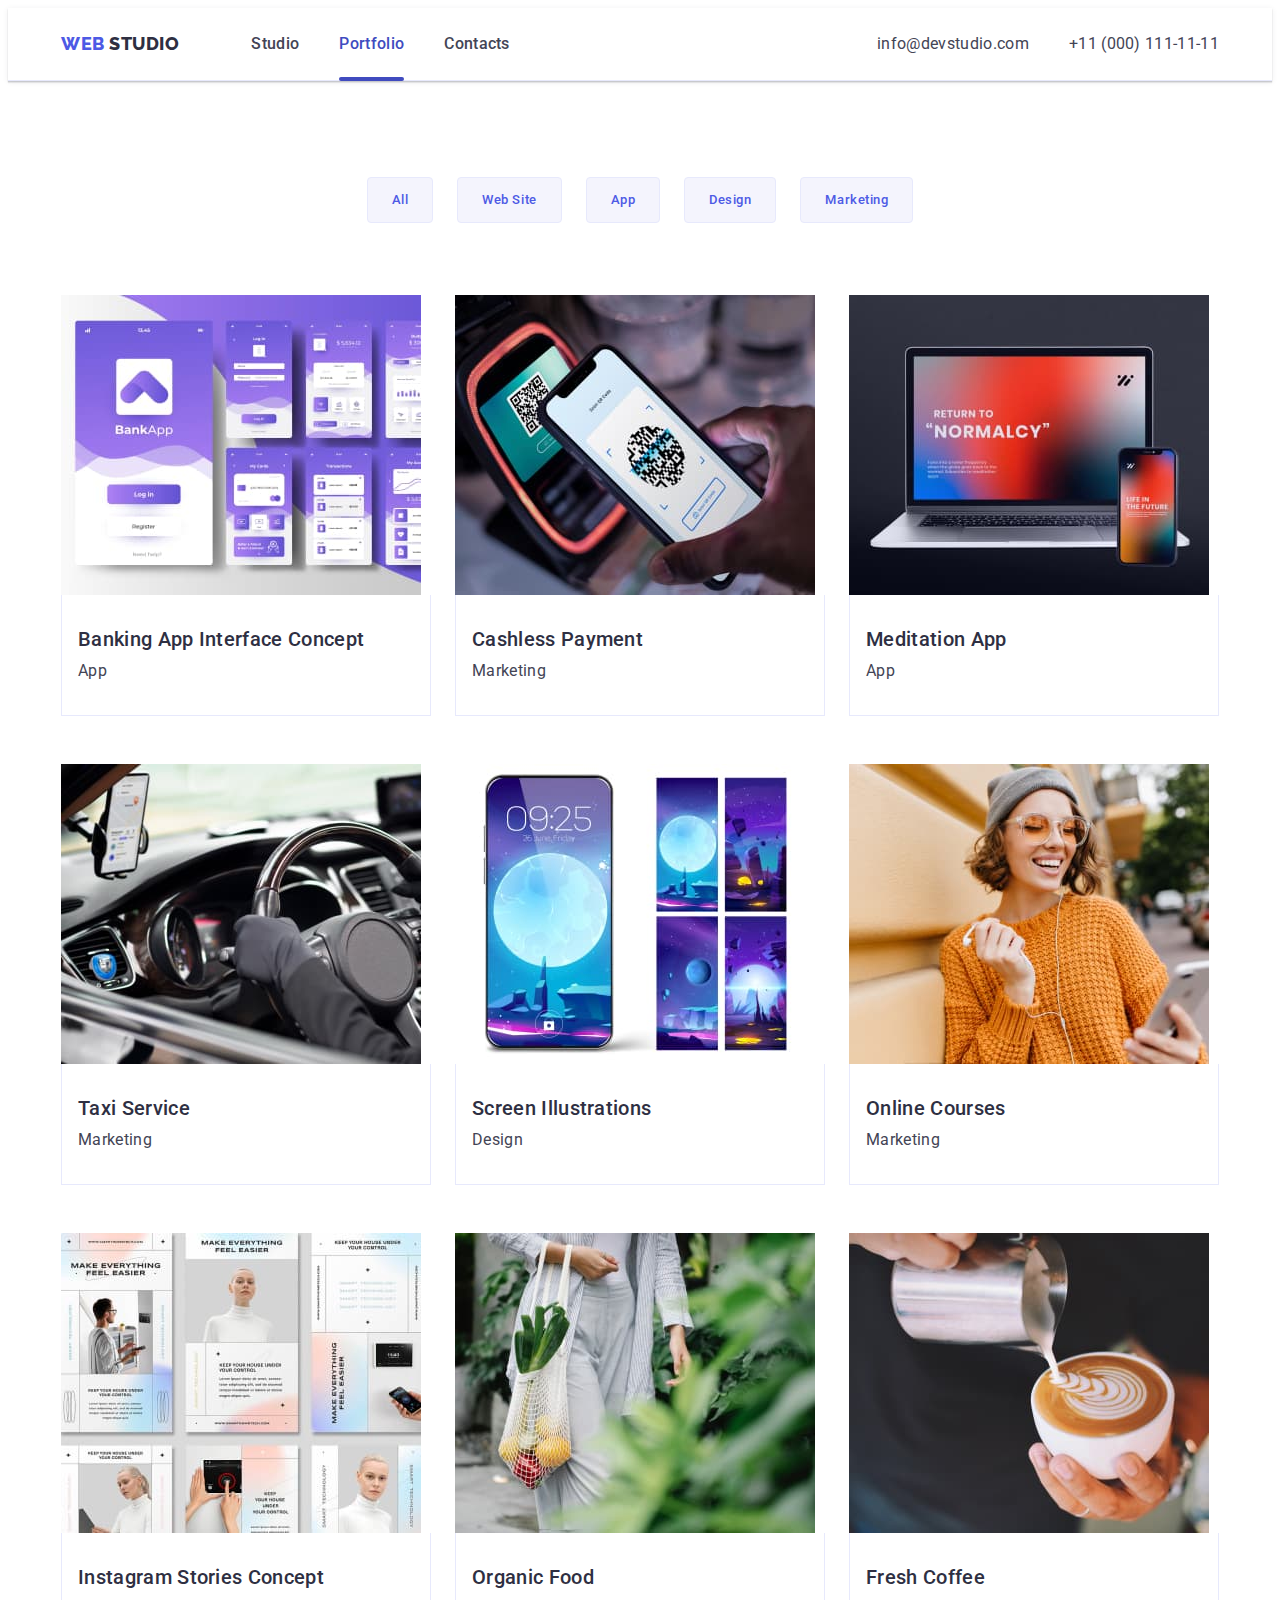
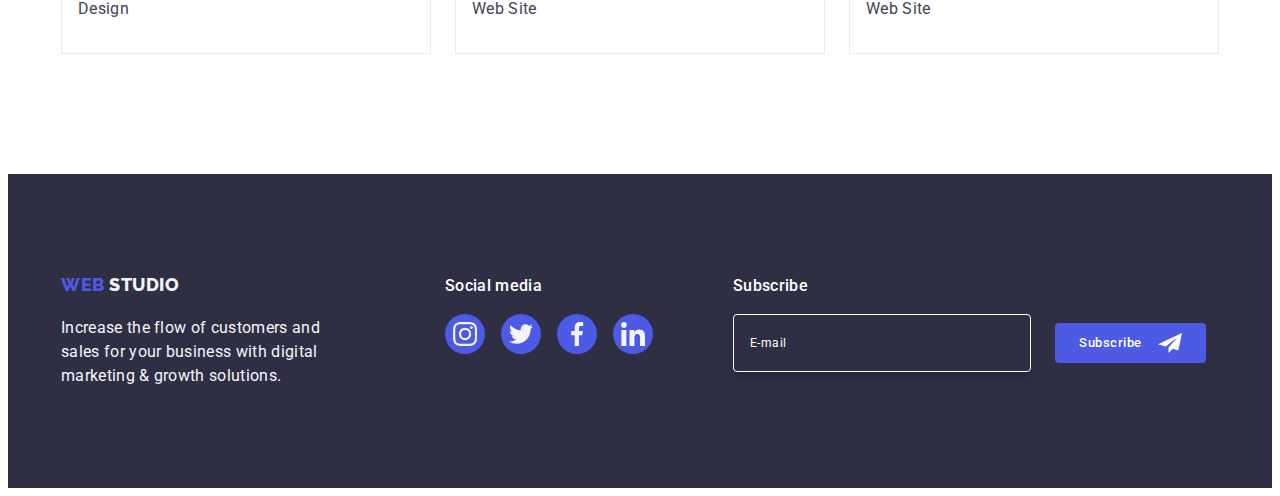
==== commit 46de7231: "design modal window" ====
--- a/portfolio.html
+++ b/portfolio.html
@@ -1,405 +1,511 @@
-<!doctype html>
+<!DOCTYPE html>
 <html lang="en">
-
-<head>
-  <meta charset="UTF-8">
-  <meta name="viewport" content="width=device-width, initial-scale=1.0">
-  <title>Portfolio</title>
-  <!-- Fonts -->
-  <link rel="preconnect" href="https://fonts.googleapis.com">
-  <link rel="preconnect" href="https://fonts.gstatic.com" crossorigin>
-  <link href="https://fonts.googleapis.com/css2?family=Raleway:wght@800&family=Roboto:wght@400;500;700&display=swap"
-    rel="stylesheet">
-  <!-- Modern normalize -->
-  <link rel="stylesheet" href="https://cdnjs.cloudflare.com/ajax/libs/modern-normalize/2.0.0/modern-normalize.min.css"
-    integrity="sha512-4xo8blKMVCiXpTaLzQSLSw3KFOVPWhm/TRtuPVc4WG6kUgjH6J03IBuG7JZPkcWMxJ5huwaBpOpnwYElP/m6wg=="
-    crossorigin="anonymous" referrerpolicy="no-referrer">
-  <!-- Stylesheet -->
-  <link rel="stylesheet" href="./css/styles.css">
-</head>
-
-<body class="wrapper">
-  <!-- #region 
+  <head>
+    <meta charset="UTF-8" />
+    <meta name="viewport" content="width=device-width, initial-scale=1.0" />
+    <title>Portfolio</title>
+    <!-- Fonts -->
+    <link rel="preconnect" href="https://fonts.googleapis.com" />
+    <link rel="preconnect" href="https://fonts.gstatic.com" crossorigin />
+    <link
+      href="https://fonts.googleapis.com/css2?family=Raleway:wght@800&family=Roboto:wght@400;500;700&display=swap"
+      rel="stylesheet"
+    />
+    <!-- Modern normalize -->
+    <link
+      rel="stylesheet"
+      href="https://cdnjs.cloudflare.com/ajax/libs/modern-normalize/2.0.0/modern-normalize.min.css"
+      integrity="sha512-4xo8blKMVCiXpTaLzQSLSw3KFOVPWhm/TRtuPVc4WG6kUgjH6J03IBuG7JZPkcWMxJ5huwaBpOpnwYElP/m6wg=="
+      crossorigin="anonymous"
+      referrerpolicy="no-referrer"
+    />
+    <!-- Stylesheet -->
+    <link rel="stylesheet" href="./css/styles.css" />
+  </head>
+
+  <body class="wrapper">
+    <!-- #region 
     ========================================
     START Header | SECTION 1 
     ========================================
   -->
-  <header class="main-header section">
-    <!-- 
+    <header class="main-header section">
+      <!-- 
     --------------------------------------
       Main navigation 
     --------------------------------------
     -->
-    <div class="header-content-box container">
-      <nav class="header-navigation">
-        <!-- ---------- Logo ---------- -->
-        <a class="header-logo logo link" href="./index.html">Web
-          <span class="logo-dark">Studio</span>
-        </a>
-        <!-- ---------- Menu ---------- -->
-        <ul class="main-nav-list list">
-          <li class="nav-list-item">
-            <a class="nav-link link" href="./index.html">Studio </a>
-          </li>
-          <li class="nav-list-item">
-            <a class="nav-link link active" href="./portfolio.html">Portfolio</a>
-          </li>
-          <li class="nav-list-item">
-            <a class="nav-link link" href="">Contacts</a>
-          </li>
-        </ul>
-      </nav>
-      <!-- 
+      <div class="header-content-box container">
+        <nav class="header-navigation">
+          <!-- ---------- Logo ---------- -->
+          <a class="header-logo logo link" href="./index.html"
+            >Web
+            <span class="logo-dark">Studio</span>
+          </a>
+          <!-- ---------- Menu ---------- -->
+          <ul class="main-nav-list list">
+            <li class="nav-list-item">
+              <a class="nav-link link" href="./index.html">Studio </a>
+            </li>
+            <li class="nav-list-item">
+              <a class="nav-link link active" href="./portfolio.html"
+                >Portfolio</a
+              >
+            </li>
+            <li class="nav-list-item">
+              <a class="nav-link link" href="">Contacts</a>
+            </li>
+          </ul>
+        </nav>
+        <!-- 
     --------------------------------------
       Contacts
     --------------------------------------
     -->
-      <address class="contats">
-        <ul class="contacts-list list">
-          <li>
-            <a class="contact-link link" href="mailto:info@devstudio.com">info@devstudio.com
-            </a>
-          </li>
-          <li>
-            <a class="contact-link link" href="tel:+110001111111">+11 (000) 111-11-11</a>
-          </li>
-        </ul>
-      </address>
-    </div>
-  </header>
-
-  <!-- #endregion     
+        <address class="contats">
+          <ul class="contacts-list list">
+            <li>
+              <a class="contact-link link" href="mailto:info@devstudio.com"
+                >info@devstudio.com
+              </a>
+            </li>
+            <li>
+              <a class="contact-link link" href="tel:+110001111111"
+                >+11 (000) 111-11-11</a
+              >
+            </li>
+          </ul>
+        </address>
+      </div>
+    </header>
+
+    <!-- #endregion     
     ========================================
     END Header | SECTION 1 
     ======================================== 
   -->
 
-  <!-- #region 
+    <!-- #region 
 ======================================== 
 START Main content     
 ======================================== 
 -->
-  <main class="portfolio-main-content">
-
-    <!-- #region
+    <main class="portfolio-main-content">
+      <!-- #region
     --------------------------------------
       START Portfolio | SECTION 2
     --------------------------------------
     -->
-    <section class="portfolio-section">
-      <!-- ---------- Container for styling  ---------- -->
-      <div class="portfolio-box container">
-        <!-- ---------- Title ---------- -->
-        <h1 class="portfolio-title main-title visually-hidden">Portfolio</h1>
-
-        <!-- ========== Filter | navigation  ========== -->
-
-        <ul class="portfolio-filter-list list">
-          <!-- Button 1  -->
-          <li class="filter-list-item">
-            <button class="filter-btn btn" type="button">All</button>
-          </li>
-          <!-- Button 2  -->
-          <li class="filter-list-item">
-            <button class="filter-btn btn" type="button">Web Site</button>
-          </li>
-          <!-- Button 3  -->
-          <li class="filter-list-item">
-            <button class="filter-btn btn" type="button">App</button>
-          </li>
-          <!-- Button 4  -->
-          <li class="filter-list-item">
-            <button class="filter-btn btn" type="button">Design</button>
-          </li>
-          <!-- Button 5  -->
-          <li class="filter-list-item">
-            <button class="filter-btn btn" type="button">Marketing</button>
-          </li>
-        </ul>
-
-        <!-- ========== Card ========== -->
-        <ul class="portfolio-card-list list">
-          <!-- ---------- Card 1  ---------- -->
-          <li class="card-list-item">
-            <a class="portfolio-card-link link" href="#" target="_blank" rel="noopener noreferrer">
-              <div class="container-card-img">
-
-                <img class="portfolio-card-img image" src="./images/02-portfolio/img-1.jpg"
-                  alt="Banking App Interface Concept" width="360" height="300">
-                <p class="overlay-text text">14 Stylish and User-Friendly App Design Concepts · Task Manager App ·
-                  Calorie
-                  Tracker App · Exotic Fruit Ecommerce App · Cloud Storage App</p>
-              </div>
-
-
-              <div class="portfolio-text-container">
-                <h2 class="portfolio-subtitle subtitle">Banking App Interface Concept</h2>
-                <p class="portfolio-text text">App</p>
-              </div>
-
-            </a>
-          </li>
-
-          <!-- ---------- Card 2  ---------- -->
-          <li class="card-list-item">
-            <a class="portfolio-card-link link" href="#" target="_blank" rel="noopener noreferrer">
-              <div class="container-card-img">
-
-                <img class="portfolio-card-img image" src="./images/02-portfolio/img-2.jpg" alt="Cashless Payment"
-                  width="360" height="300">
-                <p class="overlay-text text">14 Stylish and User-Friendly App Design Concepts · Task Manager App ·
-                  Calorie
-                  Tracker App · Exotic Fruit Ecommerce App · Cloud Storage App</p>
-              </div>
-
-              <div class="portfolio-text-container">
-                <h2 class="portfolio-subtitle subtitle">Cashless Payment</h2>
-                <p class="portfolio-text text">Marketing</p>
-              </div>
-
-            </a>
-          </li>
-          <!-- ---------- Card 3  ---------- -->
-          <li class="card-list-item">
-            <a class="portfolio-card-link link" href="#" target="_blank" rel="noopener noreferrer">
-              <div class="container-card-img">
-
-                <img class="portfolio-card-img image" src="./images/02-portfolio/img-3.jpg" alt="Meditation App"
-                  width="360" height="300">
-                <p class="overlay-text text">14 Stylish and User-Friendly App Design Concepts · Task Manager App ·
-                  Calorie
-                  Tracker App · Exotic Fruit Ecommerce App · Cloud Storage App</p>
-              </div>
-
-              <div class="portfolio-text-container">
-                <h2 class="portfolio-subtitle subtitle">Meditation App</h2>
-                <p class="portfolio-text text">App</p>
-              </div>
-
-            </a>
-          </li>
-          <!-- ---------- Card 4  ---------- -->
-          <li class="card-list-item">
-            <a class="portfolio-card-link link" href="#" target="_blank" rel="noopener noreferrer">
-              <div class="container-card-img">
-
-                <img class="portfolio-card-img image" src="./images/02-portfolio/img-4.jpg" alt="Taxi Service"
-                  width="360" height="300">
-                <p class="overlay-text text">14 Stylish and User-Friendly App Design Concepts · Task Manager App ·
-                  Calorie
-                  Tracker App · Exotic Fruit Ecommerce App · Cloud Storage App</p>
-              </div>
-
-              <div class="portfolio-text-container">
-                <h2 class="portfolio-subtitle subtitle">Taxi Service</h2>
-                <p class="portfolio-text text">Marketing</p>
-              </div>
-
-            </a>
-          </li>
-          <!-- ---------- Card 5  ---------- -->
-          <li class="card-list-item">
-            <a class="portfolio-card-link link" href="#" target="_blank" rel="noopener noreferrer">
-              <div class="container-card-img">
-
-                <img class="portfolio-card-img image" src="./images/02-portfolio/img-5.jpg" alt="Screen Illustrations"
-                  width="360" height="300">
-                <p class="overlay-text text">14 Stylish and User-Friendly App Design Concepts · Task Manager App ·
-                  Calorie
-                  Tracker App · Exotic Fruit Ecommerce App · Cloud Storage App</p>
-              </div>
-
-              <div class="portfolio-text-container">
-                <h2 class="portfolio-subtitle subtitle">Screen Illustrations</h2>
-                <p class="portfolio-text text">Design</p>
-              </div>
-
-            </a>
-          </li>
-          <!-- ---------- Card 6  ---------- -->
-          <li class="card-list-item">
-            <a class="portfolio-card-link link" href="#" target="_blank" rel="noopener noreferrer">
-              <div class="container-card-img">
-
-                <img class="portfolio-card-img image" src="./images/02-portfolio/img-6.jpg" alt="Online Courses"
-                  width="360" height="300">
-                <p class="overlay-text text">14 Stylish and User-Friendly App Design Concepts · Task Manager App ·
-                  Calorie
-                  Tracker App · Exotic Fruit Ecommerce App · Cloud Storage App</p>
-              </div>
-
-              <div class="portfolio-text-container">
-                <h2 class="portfolio-subtitle subtitle">Online Courses</h2>
-                <p class="portfolio-text text">Marketing</p>
-              </div>
-
-            </a>
-          </li>
-          <!-- ---------- Card 7  ---------- -->
-          <li class="card-list-item">
-            <a class="portfolio-card-link link" href="#" target="_blank" rel="noopener noreferrer">
-              <div class="container-card-img">
-
-                <img class="portfolio-card-img image" src="./images/02-portfolio/img-7.jpg"
-                  alt="Instagram Stories Concept" width="360" height="300">
-                <p class="overlay-text text">14 Stylish and User-Friendly App Design Concepts · Task Manager App ·
-                  Calorie
-                  Tracker App · Exotic Fruit Ecommerce App · Cloud Storage App</p>
-              </div>
-
-              <div class="portfolio-text-container">
-                <h2 class="portfolio-subtitle subtitle">Instagram Stories Concept</h2>
-                <p class="portfolio-text text">Design</p>
-              </div>
-
-            </a>
-          </li>
-          <!-- ---------- Card 8  ---------- -->
-          <li class="card-list-item">
-            <a class="portfolio-card-link link" href="#" target="_blank" rel="noopener noreferrer">
-              <div class="container-card-img">
-
-                <img class="portfolio-card-img image" src="./images/02-portfolio/img-8.jpg" alt="Organic Food"
-                  width="360" height="300">
-                <p class="overlay-text text">14 Stylish and User-Friendly App Design Concepts · Task Manager App ·
-                  Calorie
-                  Tracker App · Exotic Fruit Ecommerce App · Cloud Storage App</p>
-              </div>
-
-              <div class="portfolio-text-container">
-                <h2 class="portfolio-subtitle subtitle">Organic Food</h2>
-                <p class="portfolio-text text">Web Site</p>
-              </div>
-
-            </a>
-          </li>
-          <!-- ---------- Card 9  ---------- -->
-          <li class="card-list-item">
-            <a class="portfolio-card-link link" href="#" target="_blank" rel="noopener noreferrer">
-              <div class="container-card-img">
-
-                <img class="portfolio-card-img image" src="./images/02-portfolio/img-9.jpg" alt="Fresh Coffee"
-                  width="360" height="300">
-                <p class="overlay-text text">14 Stylish and User-Friendly App Design Concepts · Task Manager App ·
-                  Calorie
-                  Tracker App · Exotic Fruit Ecommerce App · Cloud Storage App</p>
-              </div>
-
-              <div class="portfolio-text-container">
-                <h2 class="portfolio-subtitle subtitle">Fresh Coffee</h2>
-                <p class="portfolio-text text">Web Site</p>
-              </div>
-
-            </a>
-          </li>
-
-        </ul>
-      </div>
-    </section>
-    <!-- #region
+      <section class="portfolio-section">
+        <!-- ---------- Container for styling  ---------- -->
+        <div class="portfolio-box container">
+          <!-- ---------- Title ---------- -->
+          <h1 class="portfolio-title main-title visually-hidden">Portfolio</h1>
+
+          <!-- ========== Filter | navigation  ========== -->
+
+          <ul class="portfolio-filter-list list">
+            <!-- Button 1  -->
+            <li class="filter-list-item">
+              <button class="filter-btn btn" type="button">All</button>
+            </li>
+            <!-- Button 2  -->
+            <li class="filter-list-item">
+              <button class="filter-btn btn" type="button">Web Site</button>
+            </li>
+            <!-- Button 3  -->
+            <li class="filter-list-item">
+              <button class="filter-btn btn" type="button">App</button>
+            </li>
+            <!-- Button 4  -->
+            <li class="filter-list-item">
+              <button class="filter-btn btn" type="button">Design</button>
+            </li>
+            <!-- Button 5  -->
+            <li class="filter-list-item">
+              <button class="filter-btn btn" type="button">Marketing</button>
+            </li>
+          </ul>
+
+          <!-- ========== Card ========== -->
+          <ul class="portfolio-card-list list">
+            <!-- ---------- Card 1  ---------- -->
+            <li class="card-list-item">
+              <a
+                class="portfolio-card-link link"
+                href="#"
+                target="_blank"
+                rel="noopener noreferrer"
+              >
+                <div class="container-card-img">
+                  <img
+                    class="portfolio-card-img image"
+                    src="./images/02-portfolio/img-1.jpg"
+                    alt="Banking App Interface Concept"
+                    width="360"
+                    height="300"
+                  />
+                  <p class="overlay-text text">
+                    14 Stylish and User-Friendly App Design Concepts · Task
+                    Manager App · Calorie Tracker App · Exotic Fruit Ecommerce
+                    App · Cloud Storage App
+                  </p>
+                </div>
+
+                <div class="portfolio-text-container">
+                  <h2 class="portfolio-subtitle subtitle">
+                    Banking App Interface Concept
+                  </h2>
+                  <p class="portfolio-text text">App</p>
+                </div>
+              </a>
+            </li>
+
+            <!-- ---------- Card 2  ---------- -->
+            <li class="card-list-item">
+              <a
+                class="portfolio-card-link link"
+                href="#"
+                target="_blank"
+                rel="noopener noreferrer"
+              >
+                <div class="container-card-img">
+                  <img
+                    class="portfolio-card-img image"
+                    src="./images/02-portfolio/img-2.jpg"
+                    alt="Cashless Payment"
+                    width="360"
+                    height="300"
+                  />
+                  <p class="overlay-text text">
+                    14 Stylish and User-Friendly App Design Concepts · Task
+                    Manager App · Calorie Tracker App · Exotic Fruit Ecommerce
+                    App · Cloud Storage App
+                  </p>
+                </div>
+
+                <div class="portfolio-text-container">
+                  <h2 class="portfolio-subtitle subtitle">Cashless Payment</h2>
+                  <p class="portfolio-text text">Marketing</p>
+                </div>
+              </a>
+            </li>
+            <!-- ---------- Card 3  ---------- -->
+            <li class="card-list-item">
+              <a
+                class="portfolio-card-link link"
+                href="#"
+                target="_blank"
+                rel="noopener noreferrer"
+              >
+                <div class="container-card-img">
+                  <img
+                    class="portfolio-card-img image"
+                    src="./images/02-portfolio/img-3.jpg"
+                    alt="Meditation App"
+                    width="360"
+                    height="300"
+                  />
+                  <p class="overlay-text text">
+                    14 Stylish and User-Friendly App Design Concepts · Task
+                    Manager App · Calorie Tracker App · Exotic Fruit Ecommerce
+                    App · Cloud Storage App
+                  </p>
+                </div>
+
+                <div class="portfolio-text-container">
+                  <h2 class="portfolio-subtitle subtitle">Meditation App</h2>
+                  <p class="portfolio-text text">App</p>
+                </div>
+              </a>
+            </li>
+            <!-- ---------- Card 4  ---------- -->
+            <li class="card-list-item">
+              <a
+                class="portfolio-card-link link"
+                href="#"
+                target="_blank"
+                rel="noopener noreferrer"
+              >
+                <div class="container-card-img">
+                  <img
+                    class="portfolio-card-img image"
+                    src="./images/02-portfolio/img-4.jpg"
+                    alt="Taxi Service"
+                    width="360"
+                    height="300"
+                  />
+                  <p class="overlay-text text">
+                    14 Stylish and User-Friendly App Design Concepts · Task
+                    Manager App · Calorie Tracker App · Exotic Fruit Ecommerce
+                    App · Cloud Storage App
+                  </p>
+                </div>
+
+                <div class="portfolio-text-container">
+                  <h2 class="portfolio-subtitle subtitle">Taxi Service</h2>
+                  <p class="portfolio-text text">Marketing</p>
+                </div>
+              </a>
+            </li>
+            <!-- ---------- Card 5  ---------- -->
+            <li class="card-list-item">
+              <a
+                class="portfolio-card-link link"
+                href="#"
+                target="_blank"
+                rel="noopener noreferrer"
+              >
+                <div class="container-card-img">
+                  <img
+                    class="portfolio-card-img image"
+                    src="./images/02-portfolio/img-5.jpg"
+                    alt="Screen Illustrations"
+                    width="360"
+                    height="300"
+                  />
+                  <p class="overlay-text text">
+                    14 Stylish and User-Friendly App Design Concepts · Task
+                    Manager App · Calorie Tracker App · Exotic Fruit Ecommerce
+                    App · Cloud Storage App
+                  </p>
+                </div>
+
+                <div class="portfolio-text-container">
+                  <h2 class="portfolio-subtitle subtitle">
+                    Screen Illustrations
+                  </h2>
+                  <p class="portfolio-text text">Design</p>
+                </div>
+              </a>
+            </li>
+            <!-- ---------- Card 6  ---------- -->
+            <li class="card-list-item">
+              <a
+                class="portfolio-card-link link"
+                href="#"
+                target="_blank"
+                rel="noopener noreferrer"
+              >
+                <div class="container-card-img">
+                  <img
+                    class="portfolio-card-img image"
+                    src="./images/02-portfolio/img-6.jpg"
+                    alt="Online Courses"
+                    width="360"
+                    height="300"
+                  />
+                  <p class="overlay-text text">
+                    14 Stylish and User-Friendly App Design Concepts · Task
+                    Manager App · Calorie Tracker App · Exotic Fruit Ecommerce
+                    App · Cloud Storage App
+                  </p>
+                </div>
+
+                <div class="portfolio-text-container">
+                  <h2 class="portfolio-subtitle subtitle">Online Courses</h2>
+                  <p class="portfolio-text text">Marketing</p>
+                </div>
+              </a>
+            </li>
+            <!-- ---------- Card 7  ---------- -->
+            <li class="card-list-item">
+              <a
+                class="portfolio-card-link link"
+                href="#"
+                target="_blank"
+                rel="noopener noreferrer"
+              >
+                <div class="container-card-img">
+                  <img
+                    class="portfolio-card-img image"
+                    src="./images/02-portfolio/img-7.jpg"
+                    alt="Instagram Stories Concept"
+                    width="360"
+                    height="300"
+                  />
+                  <p class="overlay-text text">
+                    14 Stylish and User-Friendly App Design Concepts · Task
+                    Manager App · Calorie Tracker App · Exotic Fruit Ecommerce
+                    App · Cloud Storage App
+                  </p>
+                </div>
+
+                <div class="portfolio-text-container">
+                  <h2 class="portfolio-subtitle subtitle">
+                    Instagram Stories Concept
+                  </h2>
+                  <p class="portfolio-text text">Design</p>
+                </div>
+              </a>
+            </li>
+            <!-- ---------- Card 8  ---------- -->
+            <li class="card-list-item">
+              <a
+                class="portfolio-card-link link"
+                href="#"
+                target="_blank"
+                rel="noopener noreferrer"
+              >
+                <div class="container-card-img">
+                  <img
+                    class="portfolio-card-img image"
+                    src="./images/02-portfolio/img-8.jpg"
+                    alt="Organic Food"
+                    width="360"
+                    height="300"
+                  />
+                  <p class="overlay-text text">
+                    14 Stylish and User-Friendly App Design Concepts · Task
+                    Manager App · Calorie Tracker App · Exotic Fruit Ecommerce
+                    App · Cloud Storage App
+                  </p>
+                </div>
+
+                <div class="portfolio-text-container">
+                  <h2 class="portfolio-subtitle subtitle">Organic Food</h2>
+                  <p class="portfolio-text text">Web Site</p>
+                </div>
+              </a>
+            </li>
+            <!-- ---------- Card 9  ---------- -->
+            <li class="card-list-item">
+              <a
+                class="portfolio-card-link link"
+                href="#"
+                target="_blank"
+                rel="noopener noreferrer"
+              >
+                <div class="container-card-img">
+                  <img
+                    class="portfolio-card-img image"
+                    src="./images/02-portfolio/img-9.jpg"
+                    alt="Fresh Coffee"
+                    width="360"
+                    height="300"
+                  />
+                  <p class="overlay-text text">
+                    14 Stylish and User-Friendly App Design Concepts · Task
+                    Manager App · Calorie Tracker App · Exotic Fruit Ecommerce
+                    App · Cloud Storage App
+                  </p>
+                </div>
+
+                <div class="portfolio-text-container">
+                  <h2 class="portfolio-subtitle subtitle">Fresh Coffee</h2>
+                  <p class="portfolio-text text">Web Site</p>
+                </div>
+              </a>
+            </li>
+          </ul>
+        </div>
+      </section>
+      <!-- #region
     --------------------------------------
     END Portfolio | SECTION 2 
     --------------------------------------
-    -->
-  </main>
-  <!-- #endregion 
+    --></main>
+    <!-- #endregion 
   ======================================== 
   END Main content     
   ========================================
   -->
 
-
-  <!-- #region 
+    <!-- #region 
 ======================================== 
 START Footer | SECTION 3
 ========================================
 -->
-  <footer class="main-footer section">
-    <div class="footer-container container">
-      <!-- ---------- Container for styling  ---------- -->
-      <div class="mf-text-content-box">
-        <!-- ---------- Logo ---------- -->
-        <a class="main-footer-link link logo" href="./index.html">Web
-          <span class="logo-light">Studio</span></a>
-        <!-- ---------- Footer text content ---------- -->
-        <p class="main-footer-text">
-          Increase the flow of customers and sales for your business with digital
-          marketing & growth solutions.
-        </p>
+    <footer class="main-footer section">
+      <div class="footer-container container">
+        <!-- ---------- Container for styling  ---------- -->
+        <div class="mf-text-content-box">
+          <!-- ---------- Logo ---------- -->
+          <a class="main-footer-link link logo" href="./index.html"
+            >Web <span class="logo-light">Studio</span></a
+          >
+          <!-- ---------- Footer text content ---------- -->
+          <p class="main-footer-text">
+            Increase the flow of customers and sales for your business with
+            digital marketing & growth solutions.
+          </p>
+        </div>
+        <!-- ---------- Footer social media box ---------- -->
+        <div class="footer-social-media-box">
+          <p class="footer-subtitle subtitle">Social media</p>
+          <!-- ---------- Social media  ---------- -->
+          <ul class="footer-social-media-list list">
+            <li class="social-media-item">
+              <a class="social-media-link link footer" href="">
+                <svg class="icon social-media-icon" width="24" height="24">
+                  <use href="./images/icons.svg#icon-instagram"></use>
+                </svg>
+              </a>
+            </li>
+            <!-- ---------- twitter ---------- -->
+            <li class="social-media-item">
+              <a class="social-media-link link footer" href="">
+                <svg class="icon social-media-icon" width="24" height="24">
+                  <use href="./images/icons.svg#icon-twitter"></use>
+                </svg>
+              </a>
+            </li>
+            <!-- ---------- facebook ---------- -->
+            <li class="social-media-item">
+              <a class="social-media-link link footer" href="">
+                <svg class="icon social-media-icon" width="24" height="24">
+                  <use href="./images/icons.svg#icon-facebook"></use>
+                </svg>
+              </a>
+            </li>
+            <!-- ---------- linkedin ---------- -->
+            <li class="social-media-item">
+              <a class="social-media-link link footer" href="">
+                <svg class="icon social-media-icon" width="24" height="24">
+                  <use href="./images/icons.svg#icon-linkedin"></use>
+                </svg>
+              </a>
+            </li>
+          </ul>
+        </div>
+        <!-- ---------- Footer e-mail input ---------- -->
+
+        <form class="footer-form">
+          <label class="footer-input-label" for="input-email">
+            Subscribe
+          </label>
+          <div class="footer-input-btn-box">
+            <input
+              id="input-email"
+              type="email"
+              name="email"
+              placeholder="E-mail"
+              required
+            />
+            <button
+              class="input-footer-btn btn"
+              type="submit"
+              aria-label="Subscribe"
+            >
+              Subscribe
+              <svg
+                class="icon footer-btn-icon"
+                width="24"
+                height="24"
+                aria-label="Subscribe button airplane icon"
+              >
+                <use href="./images/icons.svg#icon-plane"></use>
+              </svg>
+            </button>
+          </div>
+        </form>
       </div>
-      <!-- ---------- Footer social media box ---------- -->
-      <div class="footer-social-media-box">
-        <p class="footer-subtitle subtitle">Social media</p>
-        <!-- ---------- Social media  ---------- -->
-        <ul class="footer-social-media-list list">
-
-          <li class="social-media-item ">
-            <a class="social-media-link link footer" href="">
-
-              <svg class="icon social-media-icon" width="24" height="24">
-                <use href="./images/icons.svg#icon-instagram"></use>
-              </svg>
-
-            </a>
-          </li>
-          <!-- ---------- twitter ---------- -->
-          <li class="social-media-item">
-            <a class="social-media-link link footer" href="">
-
-              <svg class="icon social-media-icon" width="24" height="24">
-                <use href="./images/icons.svg#icon-twitter"></use>
-              </svg>
-
-            </a>
-          </li>
-          <!-- ---------- facebook ---------- -->
-          <li class="social-media-item">
-            <a class="social-media-link link footer" href="">
-
-              <svg class="icon social-media-icon" width="24" height="24">
-                <use href="./images/icons.svg#icon-facebook"></use>
-              </svg>
-
-            </a>
-          </li>
-          <!-- ---------- linkedin ---------- -->
-          <li class="social-media-item">
-            <a class="social-media-link link footer" href="">
-
-              <svg class="icon social-media-icon" width="24" height="24">
-                <use href="./images/icons.svg#icon-linkedin"></use>
-              </svg>
-
-            </a>
-          </li>
-        </ul>
-      </div>
-      <!-- ---------- Footer e-mail input ---------- -->
-
-      <form class="footer-form">
-        <label class="footer-input-label" for="input-email">
-          Subscribe
-        </label>
-        <div class="footer-input-btn-box ">
-          <input id="input-email" type="email" name="email" placeholder="E-mail" required />
-          <button class="input-footer-btn btn" type="submit" aria-label="Subscribe">
-            Subscribe
-            <svg class="icon footer-btn-icon" width="24" height="24" aria-label="Subscribe button airplane icon">
-              <use href="./images/icons.svg#icon-plane"></use>
-            </svg>
-          </button>
-        </div>
-      </form>
-
-    </div>
-  </footer>
-
-
-  <!-- #endregion 
+    </footer>
+
+    <!-- #endregion 
 ======================================== 
 END Footer | SECTION 3
 ========================================
 -->
-</body>
-
-</html>+  </body>
+</html>
--- a/css/styles.css
+++ b/css/styles.css
@@ -221,10 +221,9 @@
 
 .btn {
     font-family: inherit;
-
     font-weight: var(--button-font-weight, 500);
-
     letter-spacing: var(--button-letter-spacing, 0.04em);
+    line-height: 1.5;
 
     border-radius: 4px;
     cursor: pointer;
@@ -953,6 +952,7 @@
     letter-spacing: 0.02em;
 }
 
+
 .modal-form {
     display: flex;
     flex-wrap: wrap;
@@ -966,24 +966,28 @@
     width: 360px;
     height: 40px;
 
-    padding: 8px 16px 8px 38px;
+    padding: 8px 16px 8px 44px;
 
     border-radius: 4px;
     border: 1px solid var(--navyblue-modal, rgba(46, 47, 66, 0.40));
     transition: border 250ms cubic-bezier(0.4, 0, 0.2, 1);
     color: #2E2F42;
-    
+
     font-size: 18px;
-
-
-
 }
 
 .modal-input:focus {
     transition: border 250ms cubic-bezier(0.4, 0, 0.2, 1);
-
     border: 1px solid var(--crl-primary-brand, #4D5AE5);
 }
+
+.modal-input::placeholder {
+    color: var(--crl-modal-overlay, rgba(46, 47, 66, 0.40));
+    font-size: 12px;
+    line-height: 1.7;
+    letter-spacing: 0.02em;
+}
+
 
 .modal-input-label {
     font-size: 12px;
@@ -991,31 +995,40 @@
     letter-spacing: 0.02em;
     color: var(--lightslate, #8E8F99);
 }
-.modal-textera{
+
+.modal-textera {
+    
     width: 360px;
-
-
+    height: 120px;
     padding: 8px 16px 8px 16px;
+
+    font-size: 18px;
 
     border-radius: 4px;
     border: 1px solid var(--navyblue-modal, rgba(46, 47, 66, 0.40));
     transition: border 250ms cubic-bezier(0.4, 0, 0.2, 1);
     color: #2E2F42;
-    
-    font-size: 18px;
-}
-
-.modal-btn{
-
-display: inline-flex;
-padding: 16px 32px;
-align-items: flex-start;
-gap: 10px;
-
-border-radius: 4px;
-background: var(--iris, #4D5AE5);
-box-shadow: 0px 4px 4px 0px rgba(0, 0, 0, 0.15);
-color: var(--crl-white-background);
-border: none;
-
+
+    resize: none;
+}
+
+.modal-btn {
+
+    display: inline-flex;
+    align-items: flex-start;
+    gap: 10px;
+
+    padding: 16px 32px;
+    width: 169px;
+
+    border-radius: 4px;
+    background: var(--iris, #4D5AE5);
+    box-shadow: 0px 4px 4px 0px rgba(0, 0, 0, 0.15);
+    color: var(--crl-white-background);
+    border: none;
+
+}
+
+.modal-form.modal-btn {
+    align-items: center;
 }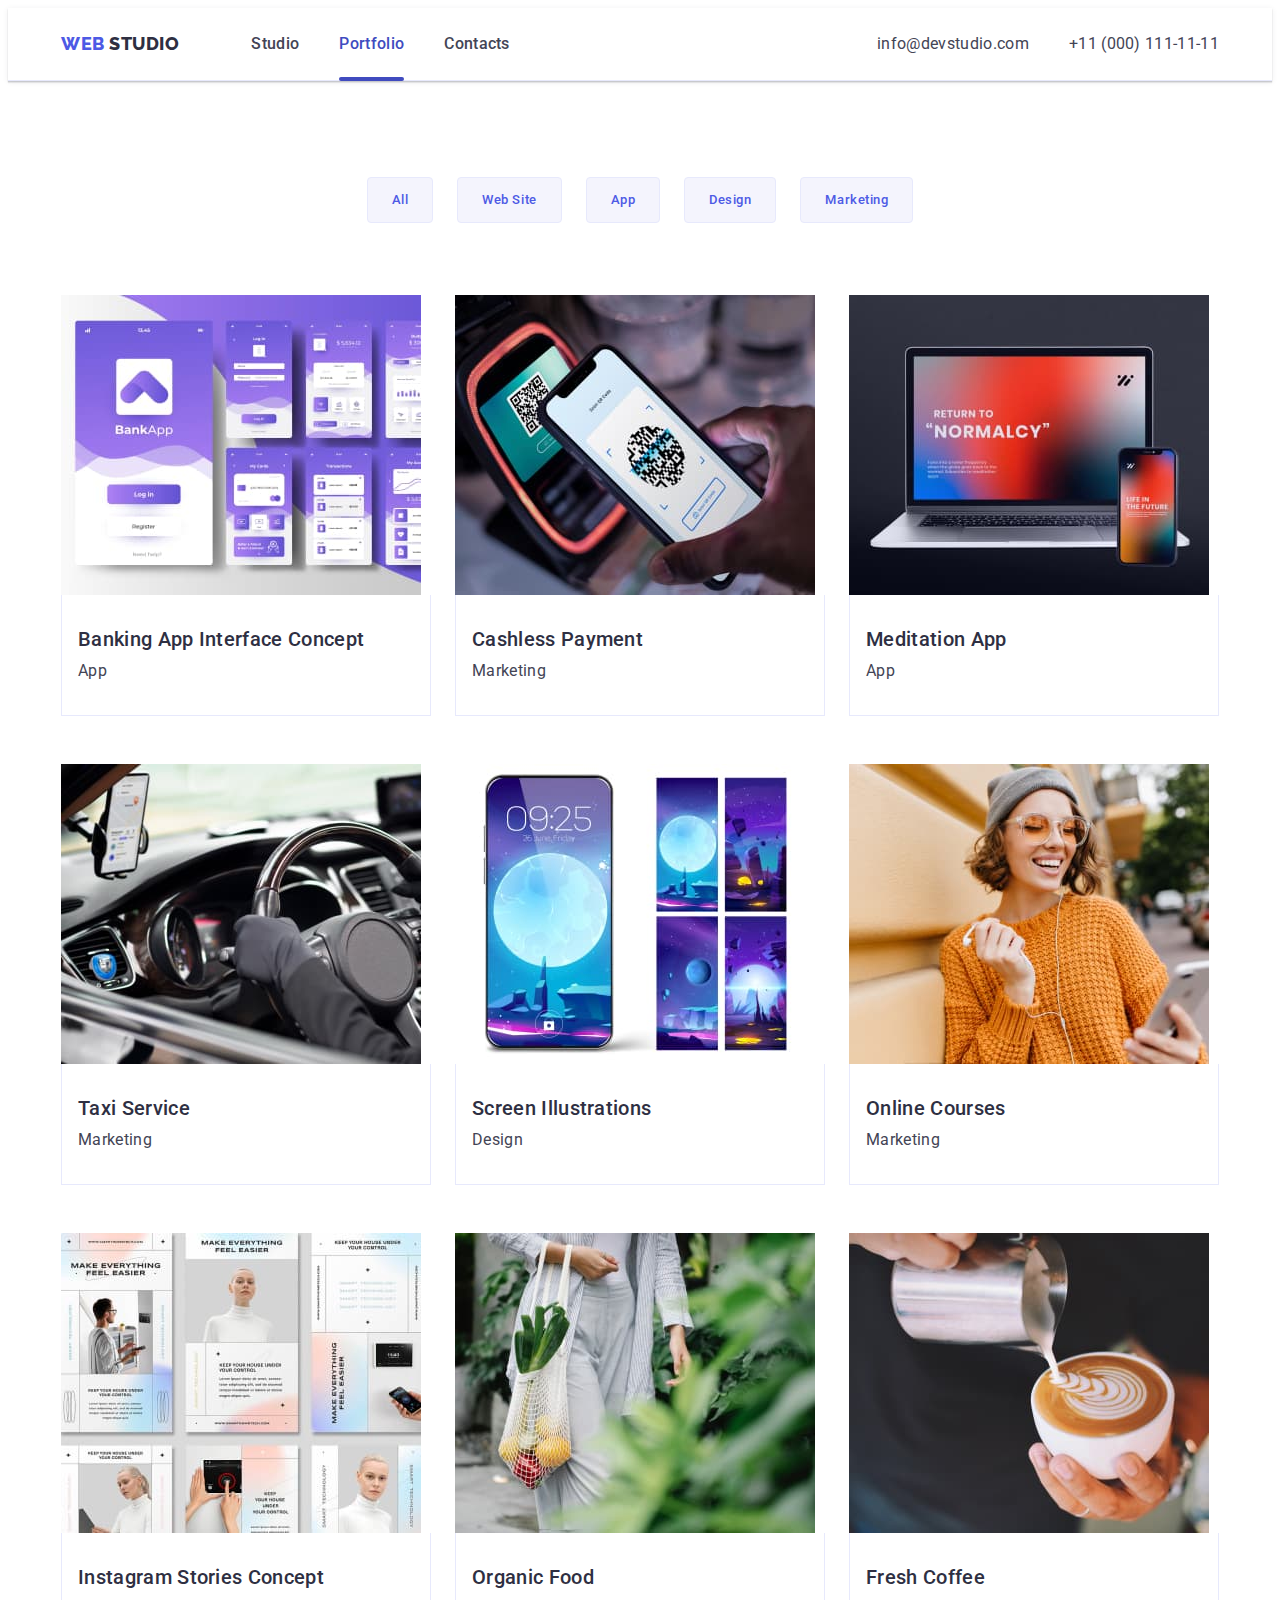
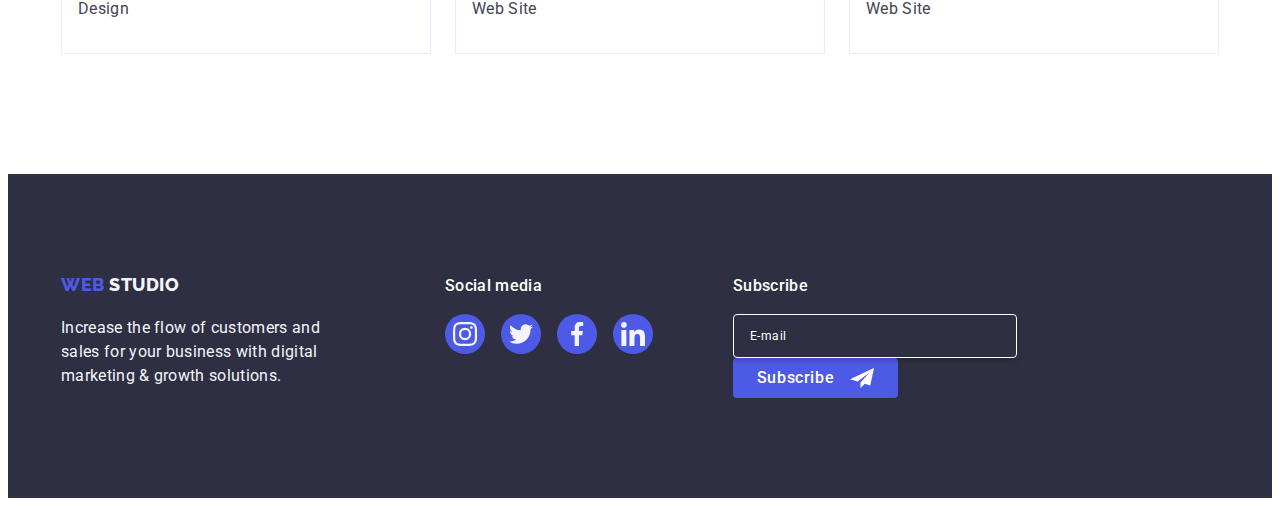
==== commit 6d48f6a1: "correction according to auto-check" ====
--- a/portfolio.html
+++ b/portfolio.html
@@ -1,511 +1,397 @@
 <!DOCTYPE html>
 <html lang="en">
-  <head>
-    <meta charset="UTF-8" />
-    <meta name="viewport" content="width=device-width, initial-scale=1.0" />
-    <title>Portfolio</title>
-    <!-- Fonts -->
-    <link rel="preconnect" href="https://fonts.googleapis.com" />
-    <link rel="preconnect" href="https://fonts.gstatic.com" crossorigin />
-    <link
-      href="https://fonts.googleapis.com/css2?family=Raleway:wght@800&family=Roboto:wght@400;500;700&display=swap"
-      rel="stylesheet"
-    />
-    <!-- Modern normalize -->
-    <link
-      rel="stylesheet"
-      href="https://cdnjs.cloudflare.com/ajax/libs/modern-normalize/2.0.0/modern-normalize.min.css"
-      integrity="sha512-4xo8blKMVCiXpTaLzQSLSw3KFOVPWhm/TRtuPVc4WG6kUgjH6J03IBuG7JZPkcWMxJ5huwaBpOpnwYElP/m6wg=="
-      crossorigin="anonymous"
-      referrerpolicy="no-referrer"
-    />
-    <!-- Stylesheet -->
-    <link rel="stylesheet" href="./css/styles.css" />
-  </head>
-
-  <body class="wrapper">
-    <!-- #region 
+
+<head>
+  <meta charset="UTF-8" />
+  <meta name="viewport" content="width=device-width, initial-scale=1.0" />
+  <title>Portfolio</title>
+  <!-- Fonts -->
+  <link rel="preconnect" href="https://fonts.googleapis.com" />
+  <link rel="preconnect" href="https://fonts.gstatic.com" crossorigin />
+  <link href="https://fonts.googleapis.com/css2?family=Raleway:wght@800&family=Roboto:wght@400;500;700&display=swap"
+    rel="stylesheet" />
+  <!-- Modern normalize -->
+  <link rel="stylesheet" href="https://cdnjs.cloudflare.com/ajax/libs/modern-normalize/2.0.0/modern-normalize.min.css"
+    integrity="sha512-4xo8blKMVCiXpTaLzQSLSw3KFOVPWhm/TRtuPVc4WG6kUgjH6J03IBuG7JZPkcWMxJ5huwaBpOpnwYElP/m6wg=="
+    crossorigin="anonymous" referrerpolicy="no-referrer" />
+  <!-- Stylesheet -->
+  <link rel="stylesheet" href="./css/styles.css" />
+</head>
+
+<body class="wrapper">
+  <!-- #region 
     ========================================
     START Header | SECTION 1 
     ========================================
   -->
-    <header class="main-header section">
+  <header class="main-header section">
+    <!-- 
+    --------------------------------------
+      Main navigation 
+    --------------------------------------
+    -->
+    <div class="header-content-box container">
+      <nav class="header-navigation">
+        <!-- ---------- Logo ---------- -->
+        <a class="header-logo logo link" href="./index.html">Web
+          <span class="logo-dark">Studio</span>
+        </a>
+        <!-- ---------- Menu ---------- -->
+        <ul class="main-nav-list list">
+          <li class="nav-list-item">
+            <a class="nav-link link" href="./index.html">Studio </a>
+          </li>
+          <li class="nav-list-item">
+            <a class="nav-link link active" href="./portfolio.html">Portfolio</a>
+          </li>
+          <li class="nav-list-item">
+            <a class="nav-link link" href="">Contacts</a>
+          </li>
+        </ul>
+      </nav>
       <!-- 
     --------------------------------------
-      Main navigation 
+      Contacts
     --------------------------------------
     -->
-      <div class="header-content-box container">
-        <nav class="header-navigation">
-          <!-- ---------- Logo ---------- -->
-          <a class="header-logo logo link" href="./index.html"
-            >Web
-            <span class="logo-dark">Studio</span>
-          </a>
-          <!-- ---------- Menu ---------- -->
-          <ul class="main-nav-list list">
-            <li class="nav-list-item">
-              <a class="nav-link link" href="./index.html">Studio </a>
-            </li>
-            <li class="nav-list-item">
-              <a class="nav-link link active" href="./portfolio.html"
-                >Portfolio</a
-              >
-            </li>
-            <li class="nav-list-item">
-              <a class="nav-link link" href="">Contacts</a>
-            </li>
-          </ul>
-        </nav>
-        <!-- 
-    --------------------------------------
-      Contacts
-    --------------------------------------
-    -->
-        <address class="contats">
-          <ul class="contacts-list list">
-            <li>
-              <a class="contact-link link" href="mailto:info@devstudio.com"
-                >info@devstudio.com
-              </a>
-            </li>
-            <li>
-              <a class="contact-link link" href="tel:+110001111111"
-                >+11 (000) 111-11-11</a
-              >
-            </li>
-          </ul>
-        </address>
-      </div>
-    </header>
-
-    <!-- #endregion     
+      <address class="contats">
+        <ul class="contacts-list list">
+          <li>
+            <a class="contact-link link" href="mailto:info@devstudio.com">info@devstudio.com
+            </a>
+          </li>
+          <li>
+            <a class="contact-link link" href="tel:+110001111111">+11 (000) 111-11-11</a>
+          </li>
+        </ul>
+      </address>
+    </div>
+  </header>
+
+  <!-- #endregion     
     ========================================
     END Header | SECTION 1 
     ======================================== 
   -->
 
-    <!-- #region 
+  <!-- #region 
 ======================================== 
 START Main content     
 ======================================== 
 -->
-    <main class="portfolio-main-content">
-      <!-- #region
+  <main class="portfolio-main-content">
+    <!-- #region
     --------------------------------------
       START Portfolio | SECTION 2
     --------------------------------------
     -->
-      <section class="portfolio-section">
-        <!-- ---------- Container for styling  ---------- -->
-        <div class="portfolio-box container">
-          <!-- ---------- Title ---------- -->
-          <h1 class="portfolio-title main-title visually-hidden">Portfolio</h1>
-
-          <!-- ========== Filter | navigation  ========== -->
-
-          <ul class="portfolio-filter-list list">
-            <!-- Button 1  -->
-            <li class="filter-list-item">
-              <button class="filter-btn btn" type="button">All</button>
-            </li>
-            <!-- Button 2  -->
-            <li class="filter-list-item">
-              <button class="filter-btn btn" type="button">Web Site</button>
-            </li>
-            <!-- Button 3  -->
-            <li class="filter-list-item">
-              <button class="filter-btn btn" type="button">App</button>
-            </li>
-            <!-- Button 4  -->
-            <li class="filter-list-item">
-              <button class="filter-btn btn" type="button">Design</button>
-            </li>
-            <!-- Button 5  -->
-            <li class="filter-list-item">
-              <button class="filter-btn btn" type="button">Marketing</button>
-            </li>
-          </ul>
-
-          <!-- ========== Card ========== -->
-          <ul class="portfolio-card-list list">
-            <!-- ---------- Card 1  ---------- -->
-            <li class="card-list-item">
-              <a
-                class="portfolio-card-link link"
-                href="#"
-                target="_blank"
-                rel="noopener noreferrer"
-              >
-                <div class="container-card-img">
-                  <img
-                    class="portfolio-card-img image"
-                    src="./images/02-portfolio/img-1.jpg"
-                    alt="Banking App Interface Concept"
-                    width="360"
-                    height="300"
-                  />
-                  <p class="overlay-text text">
-                    14 Stylish and User-Friendly App Design Concepts · Task
-                    Manager App · Calorie Tracker App · Exotic Fruit Ecommerce
-                    App · Cloud Storage App
-                  </p>
-                </div>
-
-                <div class="portfolio-text-container">
-                  <h2 class="portfolio-subtitle subtitle">
-                    Banking App Interface Concept
-                  </h2>
-                  <p class="portfolio-text text">App</p>
-                </div>
-              </a>
-            </li>
-
-            <!-- ---------- Card 2  ---------- -->
-            <li class="card-list-item">
-              <a
-                class="portfolio-card-link link"
-                href="#"
-                target="_blank"
-                rel="noopener noreferrer"
-              >
-                <div class="container-card-img">
-                  <img
-                    class="portfolio-card-img image"
-                    src="./images/02-portfolio/img-2.jpg"
-                    alt="Cashless Payment"
-                    width="360"
-                    height="300"
-                  />
-                  <p class="overlay-text text">
-                    14 Stylish and User-Friendly App Design Concepts · Task
-                    Manager App · Calorie Tracker App · Exotic Fruit Ecommerce
-                    App · Cloud Storage App
-                  </p>
-                </div>
-
-                <div class="portfolio-text-container">
-                  <h2 class="portfolio-subtitle subtitle">Cashless Payment</h2>
-                  <p class="portfolio-text text">Marketing</p>
-                </div>
-              </a>
-            </li>
-            <!-- ---------- Card 3  ---------- -->
-            <li class="card-list-item">
-              <a
-                class="portfolio-card-link link"
-                href="#"
-                target="_blank"
-                rel="noopener noreferrer"
-              >
-                <div class="container-card-img">
-                  <img
-                    class="portfolio-card-img image"
-                    src="./images/02-portfolio/img-3.jpg"
-                    alt="Meditation App"
-                    width="360"
-                    height="300"
-                  />
-                  <p class="overlay-text text">
-                    14 Stylish and User-Friendly App Design Concepts · Task
-                    Manager App · Calorie Tracker App · Exotic Fruit Ecommerce
-                    App · Cloud Storage App
-                  </p>
-                </div>
-
-                <div class="portfolio-text-container">
-                  <h2 class="portfolio-subtitle subtitle">Meditation App</h2>
-                  <p class="portfolio-text text">App</p>
-                </div>
-              </a>
-            </li>
-            <!-- ---------- Card 4  ---------- -->
-            <li class="card-list-item">
-              <a
-                class="portfolio-card-link link"
-                href="#"
-                target="_blank"
-                rel="noopener noreferrer"
-              >
-                <div class="container-card-img">
-                  <img
-                    class="portfolio-card-img image"
-                    src="./images/02-portfolio/img-4.jpg"
-                    alt="Taxi Service"
-                    width="360"
-                    height="300"
-                  />
-                  <p class="overlay-text text">
-                    14 Stylish and User-Friendly App Design Concepts · Task
-                    Manager App · Calorie Tracker App · Exotic Fruit Ecommerce
-                    App · Cloud Storage App
-                  </p>
-                </div>
-
-                <div class="portfolio-text-container">
-                  <h2 class="portfolio-subtitle subtitle">Taxi Service</h2>
-                  <p class="portfolio-text text">Marketing</p>
-                </div>
-              </a>
-            </li>
-            <!-- ---------- Card 5  ---------- -->
-            <li class="card-list-item">
-              <a
-                class="portfolio-card-link link"
-                href="#"
-                target="_blank"
-                rel="noopener noreferrer"
-              >
-                <div class="container-card-img">
-                  <img
-                    class="portfolio-card-img image"
-                    src="./images/02-portfolio/img-5.jpg"
-                    alt="Screen Illustrations"
-                    width="360"
-                    height="300"
-                  />
-                  <p class="overlay-text text">
-                    14 Stylish and User-Friendly App Design Concepts · Task
-                    Manager App · Calorie Tracker App · Exotic Fruit Ecommerce
-                    App · Cloud Storage App
-                  </p>
-                </div>
-
-                <div class="portfolio-text-container">
-                  <h2 class="portfolio-subtitle subtitle">
-                    Screen Illustrations
-                  </h2>
-                  <p class="portfolio-text text">Design</p>
-                </div>
-              </a>
-            </li>
-            <!-- ---------- Card 6  ---------- -->
-            <li class="card-list-item">
-              <a
-                class="portfolio-card-link link"
-                href="#"
-                target="_blank"
-                rel="noopener noreferrer"
-              >
-                <div class="container-card-img">
-                  <img
-                    class="portfolio-card-img image"
-                    src="./images/02-portfolio/img-6.jpg"
-                    alt="Online Courses"
-                    width="360"
-                    height="300"
-                  />
-                  <p class="overlay-text text">
-                    14 Stylish and User-Friendly App Design Concepts · Task
-                    Manager App · Calorie Tracker App · Exotic Fruit Ecommerce
-                    App · Cloud Storage App
-                  </p>
-                </div>
-
-                <div class="portfolio-text-container">
-                  <h2 class="portfolio-subtitle subtitle">Online Courses</h2>
-                  <p class="portfolio-text text">Marketing</p>
-                </div>
-              </a>
-            </li>
-            <!-- ---------- Card 7  ---------- -->
-            <li class="card-list-item">
-              <a
-                class="portfolio-card-link link"
-                href="#"
-                target="_blank"
-                rel="noopener noreferrer"
-              >
-                <div class="container-card-img">
-                  <img
-                    class="portfolio-card-img image"
-                    src="./images/02-portfolio/img-7.jpg"
-                    alt="Instagram Stories Concept"
-                    width="360"
-                    height="300"
-                  />
-                  <p class="overlay-text text">
-                    14 Stylish and User-Friendly App Design Concepts · Task
-                    Manager App · Calorie Tracker App · Exotic Fruit Ecommerce
-                    App · Cloud Storage App
-                  </p>
-                </div>
-
-                <div class="portfolio-text-container">
-                  <h2 class="portfolio-subtitle subtitle">
-                    Instagram Stories Concept
-                  </h2>
-                  <p class="portfolio-text text">Design</p>
-                </div>
-              </a>
-            </li>
-            <!-- ---------- Card 8  ---------- -->
-            <li class="card-list-item">
-              <a
-                class="portfolio-card-link link"
-                href="#"
-                target="_blank"
-                rel="noopener noreferrer"
-              >
-                <div class="container-card-img">
-                  <img
-                    class="portfolio-card-img image"
-                    src="./images/02-portfolio/img-8.jpg"
-                    alt="Organic Food"
-                    width="360"
-                    height="300"
-                  />
-                  <p class="overlay-text text">
-                    14 Stylish and User-Friendly App Design Concepts · Task
-                    Manager App · Calorie Tracker App · Exotic Fruit Ecommerce
-                    App · Cloud Storage App
-                  </p>
-                </div>
-
-                <div class="portfolio-text-container">
-                  <h2 class="portfolio-subtitle subtitle">Organic Food</h2>
-                  <p class="portfolio-text text">Web Site</p>
-                </div>
-              </a>
-            </li>
-            <!-- ---------- Card 9  ---------- -->
-            <li class="card-list-item">
-              <a
-                class="portfolio-card-link link"
-                href="#"
-                target="_blank"
-                rel="noopener noreferrer"
-              >
-                <div class="container-card-img">
-                  <img
-                    class="portfolio-card-img image"
-                    src="./images/02-portfolio/img-9.jpg"
-                    alt="Fresh Coffee"
-                    width="360"
-                    height="300"
-                  />
-                  <p class="overlay-text text">
-                    14 Stylish and User-Friendly App Design Concepts · Task
-                    Manager App · Calorie Tracker App · Exotic Fruit Ecommerce
-                    App · Cloud Storage App
-                  </p>
-                </div>
-
-                <div class="portfolio-text-container">
-                  <h2 class="portfolio-subtitle subtitle">Fresh Coffee</h2>
-                  <p class="portfolio-text text">Web Site</p>
-                </div>
-              </a>
-            </li>
-          </ul>
-        </div>
-      </section>
-      <!-- #region
+    <section class="portfolio-section">
+      <!-- ---------- Container for styling  ---------- -->
+      <div class="portfolio-box container">
+        <!-- ---------- Title ---------- -->
+        <h1 class="portfolio-title main-title visually-hidden">Portfolio</h1>
+
+        <!-- ========== Filter | navigation  ========== -->
+
+        <ul class="portfolio-filter-list list">
+          <!-- Button 1  -->
+          <li class="filter-list-item">
+            <button class="filter-btn btn" type="button">All</button>
+          </li>
+          <!-- Button 2  -->
+          <li class="filter-list-item">
+            <button class="filter-btn btn" type="button">Web Site</button>
+          </li>
+          <!-- Button 3  -->
+          <li class="filter-list-item">
+            <button class="filter-btn btn" type="button">App</button>
+          </li>
+          <!-- Button 4  -->
+          <li class="filter-list-item">
+            <button class="filter-btn btn" type="button">Design</button>
+          </li>
+          <!-- Button 5  -->
+          <li class="filter-list-item">
+            <button class="filter-btn btn" type="button">Marketing</button>
+          </li>
+        </ul>
+
+        <!-- ========== Card ========== -->
+        <ul class="portfolio-card-list list">
+          <!-- ---------- Card 1  ---------- -->
+          <li class="card-list-item">
+            <a class="portfolio-card-link link" href="#" target="_blank" rel="noopener noreferrer">
+              <div class="container-card-img">
+                <img class="portfolio-card-img image" src="./images/02-portfolio/img-1.jpg"
+                  alt="Banking App Interface Concept" width="360" height="300" />
+                <p class="overlay-text text">
+                  14 Stylish and User-Friendly App Design Concepts · Task
+                  Manager App · Calorie Tracker App · Exotic Fruit Ecommerce
+                  App · Cloud Storage App
+                </p>
+              </div>
+
+              <div class="portfolio-text-container">
+                <h2 class="portfolio-subtitle subtitle">
+                  Banking App Interface Concept
+                </h2>
+                <p class="portfolio-text text">App</p>
+              </div>
+            </a>
+          </li>
+
+          <!-- ---------- Card 2  ---------- -->
+          <li class="card-list-item">
+            <a class="portfolio-card-link link" href="#" target="_blank" rel="noopener noreferrer">
+              <div class="container-card-img">
+                <img class="portfolio-card-img image" src="./images/02-portfolio/img-2.jpg" alt="Cashless Payment"
+                  width="360" height="300" />
+                <p class="overlay-text text">
+                  14 Stylish and User-Friendly App Design Concepts · Task
+                  Manager App · Calorie Tracker App · Exotic Fruit Ecommerce
+                  App · Cloud Storage App
+                </p>
+              </div>
+
+              <div class="portfolio-text-container">
+                <h2 class="portfolio-subtitle subtitle">Cashless Payment</h2>
+                <p class="portfolio-text text">Marketing</p>
+              </div>
+            </a>
+          </li>
+          <!-- ---------- Card 3  ---------- -->
+          <li class="card-list-item">
+            <a class="portfolio-card-link link" href="#" target="_blank" rel="noopener noreferrer">
+              <div class="container-card-img">
+                <img class="portfolio-card-img image" src="./images/02-portfolio/img-3.jpg" alt="Meditation App"
+                  width="360" height="300" />
+                <p class="overlay-text text">
+                  14 Stylish and User-Friendly App Design Concepts · Task
+                  Manager App · Calorie Tracker App · Exotic Fruit Ecommerce
+                  App · Cloud Storage App
+                </p>
+              </div>
+
+              <div class="portfolio-text-container">
+                <h2 class="portfolio-subtitle subtitle">Meditation App</h2>
+                <p class="portfolio-text text">App</p>
+              </div>
+            </a>
+          </li>
+          <!-- ---------- Card 4  ---------- -->
+          <li class="card-list-item">
+            <a class="portfolio-card-link link" href="#" target="_blank" rel="noopener noreferrer">
+              <div class="container-card-img">
+                <img class="portfolio-card-img image" src="./images/02-portfolio/img-4.jpg" alt="Taxi Service"
+                  width="360" height="300" />
+                <p class="overlay-text text">
+                  14 Stylish and User-Friendly App Design Concepts · Task
+                  Manager App · Calorie Tracker App · Exotic Fruit Ecommerce
+                  App · Cloud Storage App
+                </p>
+              </div>
+
+              <div class="portfolio-text-container">
+                <h2 class="portfolio-subtitle subtitle">Taxi Service</h2>
+                <p class="portfolio-text text">Marketing</p>
+              </div>
+            </a>
+          </li>
+          <!-- ---------- Card 5  ---------- -->
+          <li class="card-list-item">
+            <a class="portfolio-card-link link" href="#" target="_blank" rel="noopener noreferrer">
+              <div class="container-card-img">
+                <img class="portfolio-card-img image" src="./images/02-portfolio/img-5.jpg" alt="Screen Illustrations"
+                  width="360" height="300" />
+                <p class="overlay-text text">
+                  14 Stylish and User-Friendly App Design Concepts · Task
+                  Manager App · Calorie Tracker App · Exotic Fruit Ecommerce
+                  App · Cloud Storage App
+                </p>
+              </div>
+
+              <div class="portfolio-text-container">
+                <h2 class="portfolio-subtitle subtitle">
+                  Screen Illustrations
+                </h2>
+                <p class="portfolio-text text">Design</p>
+              </div>
+            </a>
+          </li>
+          <!-- ---------- Card 6  ---------- -->
+          <li class="card-list-item">
+            <a class="portfolio-card-link link" href="#" target="_blank" rel="noopener noreferrer">
+              <div class="container-card-img">
+                <img class="portfolio-card-img image" src="./images/02-portfolio/img-6.jpg" alt="Online Courses"
+                  width="360" height="300" />
+                <p class="overlay-text text">
+                  14 Stylish and User-Friendly App Design Concepts · Task
+                  Manager App · Calorie Tracker App · Exotic Fruit Ecommerce
+                  App · Cloud Storage App
+                </p>
+              </div>
+
+              <div class="portfolio-text-container">
+                <h2 class="portfolio-subtitle subtitle">Online Courses</h2>
+                <p class="portfolio-text text">Marketing</p>
+              </div>
+            </a>
+          </li>
+          <!-- ---------- Card 7  ---------- -->
+          <li class="card-list-item">
+            <a class="portfolio-card-link link" href="#" target="_blank" rel="noopener noreferrer">
+              <div class="container-card-img">
+                <img class="portfolio-card-img image" src="./images/02-portfolio/img-7.jpg"
+                  alt="Instagram Stories Concept" width="360" height="300" />
+                <p class="overlay-text text">
+                  14 Stylish and User-Friendly App Design Concepts · Task
+                  Manager App · Calorie Tracker App · Exotic Fruit Ecommerce
+                  App · Cloud Storage App
+                </p>
+              </div>
+
+              <div class="portfolio-text-container">
+                <h2 class="portfolio-subtitle subtitle">
+                  Instagram Stories Concept
+                </h2>
+                <p class="portfolio-text text">Design</p>
+              </div>
+            </a>
+          </li>
+          <!-- ---------- Card 8  ---------- -->
+          <li class="card-list-item">
+            <a class="portfolio-card-link link" href="#" target="_blank" rel="noopener noreferrer">
+              <div class="container-card-img">
+                <img class="portfolio-card-img image" src="./images/02-portfolio/img-8.jpg" alt="Organic Food"
+                  width="360" height="300" />
+                <p class="overlay-text text">
+                  14 Stylish and User-Friendly App Design Concepts · Task
+                  Manager App · Calorie Tracker App · Exotic Fruit Ecommerce
+                  App · Cloud Storage App
+                </p>
+              </div>
+
+              <div class="portfolio-text-container">
+                <h2 class="portfolio-subtitle subtitle">Organic Food</h2>
+                <p class="portfolio-text text">Web Site</p>
+              </div>
+            </a>
+          </li>
+          <!-- ---------- Card 9  ---------- -->
+          <li class="card-list-item">
+            <a class="portfolio-card-link link" href="#" target="_blank" rel="noopener noreferrer">
+              <div class="container-card-img">
+                <img class="portfolio-card-img image" src="./images/02-portfolio/img-9.jpg" alt="Fresh Coffee"
+                  width="360" height="300" />
+                <p class="overlay-text text">
+                  14 Stylish and User-Friendly App Design Concepts · Task
+                  Manager App · Calorie Tracker App · Exotic Fruit Ecommerce
+                  App · Cloud Storage App
+                </p>
+              </div>
+
+              <div class="portfolio-text-container">
+                <h2 class="portfolio-subtitle subtitle">Fresh Coffee</h2>
+                <p class="portfolio-text text">Web Site</p>
+              </div>
+            </a>
+          </li>
+        </ul>
+      </div>
+    </section>
+    <!-- #region
     --------------------------------------
     END Portfolio | SECTION 2 
     --------------------------------------
-    --></main>
-    <!-- #endregion 
+    -->
+  </main>
+  <!-- #endregion 
   ======================================== 
   END Main content     
   ========================================
   -->
 
-    <!-- #region 
+  <!-- #region 
 ======================================== 
-START Footer | SECTION 3
+START Footer | SECTION 7
 ========================================
 -->
-    <footer class="main-footer section">
-      <div class="footer-container container">
-        <!-- ---------- Container for styling  ---------- -->
-        <div class="mf-text-content-box">
-          <!-- ---------- Logo ---------- -->
-          <a class="main-footer-link link logo" href="./index.html"
-            >Web <span class="logo-light">Studio</span></a
-          >
-          <!-- ---------- Footer text content ---------- -->
-          <p class="main-footer-text">
-            Increase the flow of customers and sales for your business with
-            digital marketing & growth solutions.
-          </p>
-        </div>
-        <!-- ---------- Footer social media box ---------- -->
-        <div class="footer-social-media-box">
-          <p class="footer-subtitle subtitle">Social media</p>
-          <!-- ---------- Social media  ---------- -->
-          <ul class="footer-social-media-list list">
-            <li class="social-media-item">
-              <a class="social-media-link link footer" href="">
-                <svg class="icon social-media-icon" width="24" height="24">
-                  <use href="./images/icons.svg#icon-instagram"></use>
-                </svg>
-              </a>
-            </li>
-            <!-- ---------- twitter ---------- -->
-            <li class="social-media-item">
-              <a class="social-media-link link footer" href="">
-                <svg class="icon social-media-icon" width="24" height="24">
-                  <use href="./images/icons.svg#icon-twitter"></use>
-                </svg>
-              </a>
-            </li>
-            <!-- ---------- facebook ---------- -->
-            <li class="social-media-item">
-              <a class="social-media-link link footer" href="">
-                <svg class="icon social-media-icon" width="24" height="24">
-                  <use href="./images/icons.svg#icon-facebook"></use>
-                </svg>
-              </a>
-            </li>
-            <!-- ---------- linkedin ---------- -->
-            <li class="social-media-item">
-              <a class="social-media-link link footer" href="">
-                <svg class="icon social-media-icon" width="24" height="24">
-                  <use href="./images/icons.svg#icon-linkedin"></use>
-                </svg>
-              </a>
-            </li>
-          </ul>
-        </div>
-        <!-- ---------- Footer e-mail input ---------- -->
-
+  <footer class="main-footer section">
+    <div class="footer-container container">
+      <!-- ---------- Container for styling  ---------- -->
+      <div class="mf-text-content-box">
+        <!-- ---------- Logo ---------- -->
+        <a class="main-footer-link link logo" href="./index.html">Web <span class="logo-light">Studio</span></a>
+        <!-- ---------- Footer text content ---------- -->
+        <p class="main-footer-text">
+          Increase the flow of customers and sales for your business with
+          digital marketing & growth solutions.
+        </p>
+      </div>
+      <!-- ---------- Footer social media box ---------- -->
+      <div class="footer-social-media-box">
+        <p class="footer-subtitle subtitle">Social media</p>
+        <!-- ---------- Social media  ---------- -->
+        <ul class="footer-social-media-list list">
+          <li class="social-media-item">
+            <a class="social-media-link link footer" href="">
+              <svg class="icon social-media-icon" width="24" height="24">
+                <use href="./images/icons.svg#icon-instagram"></use>
+              </svg>
+            </a>
+          </li>
+          <!-- ---------- twitter ---------- -->
+          <li class="social-media-item">
+            <a class="social-media-link link footer" href="">
+              <svg class="icon social-media-icon" width="24" height="24">
+                <use href="./images/icons.svg#icon-twitter"></use>
+              </svg>
+            </a>
+          </li>
+          <!-- ---------- facebook ---------- -->
+          <li class="social-media-item">
+            <a class="social-media-link link footer" href="">
+              <svg class="icon social-media-icon" width="24" height="24">
+                <use href="./images/icons.svg#icon-facebook"></use>
+              </svg>
+            </a>
+          </li>
+          <!-- ---------- linkedin ---------- -->
+          <li class="social-media-item">
+            <a class="social-media-link link footer" href="">
+              <svg class="icon social-media-icon" width="24" height="24">
+                <use href="./images/icons.svg#icon-linkedin"></use>
+              </svg>
+            </a>
+          </li>
+        </ul>
+      </div>
+
+      <!-- ---------- Footer e-mail input ---------- -->
+
+      <div class="footer-subscribe-container">
+        <p class="subscribe-text">Subscribe</p>
         <form class="footer-form">
           <label class="footer-input-label" for="input-email">
-            Subscribe
+            <input class="footer-input-email" id="input-email" type="email" name="footer-email" placeholder="E-mail"
+              required />
+            <button class="input-footer-btn btn" type="submit" aria-label="Subscribe">
+              Subscribe
+              <svg class="icon footer-btn-icon" width="24" height="24" aria-label="Subscribe button airplane icon">
+                <use href="./images/icons.svg#icon-plane"></use>
+              </svg>
+            </button>
           </label>
-          <div class="footer-input-btn-box">
-            <input
-              id="input-email"
-              type="email"
-              name="email"
-              placeholder="E-mail"
-              required
-            />
-            <button
-              class="input-footer-btn btn"
-              type="submit"
-              aria-label="Subscribe"
-            >
-              Subscribe
-              <svg
-                class="icon footer-btn-icon"
-                width="24"
-                height="24"
-                aria-label="Subscribe button airplane icon"
-              >
-                <use href="./images/icons.svg#icon-plane"></use>
-              </svg>
-            </button>
-          </div>
         </form>
       </div>
-    </footer>
-
-    <!-- #endregion 
+    </div>
+  </footer>
+
+  <!-- #endregion 
 ======================================== 
-END Footer | SECTION 3
+END Footer | SECTION 7
 ========================================
 -->
-  </body>
-</html>
+</body>
+
+</html>--- a/css/styles.css
+++ b/css/styles.css
@@ -163,8 +163,6 @@
 
 .container {
 
-    /*   - 2px ? */
-
     width: 1158px;
     margin-inline: auto;
     padding-inline: 15px;
@@ -221,8 +219,8 @@
 
 .btn {
     font-family: inherit;
-    font-weight: var(--button-font-weight, 500);
-    letter-spacing: var(--button-letter-spacing, 0.04em);
+    font-weight: 500;
+    letter-spacing: 0.04em;
     line-height: 1.5;
 
     border-radius: 4px;
@@ -614,72 +612,62 @@
 
 /* <!-- ---------- Footer e-mail input ---------- --> */
 
-.footer-input-btn-box {
-    display: flex;
+.subscribe-text {
+    margin-bottom: 16px;
+    font-weight: 500;
+    font-size: 16px;
+    line-height: 1.5;
+    letter-spacing: 0.02em;
+    color: #ffffff;
+}
+
+.footer-form {
+    display: flex;
+    gap: 24px;
+}
+
+.footer-input-email {
+    width: 264px;
+    height: 40px;
+    border: 1px solid var(--crl-white-background, #FFF);
+    background-color: transparent;
+    font-size: 12px;
+    line-height: 1.5;
+    letter-spacing: 0.04em;
+    padding-left: 16px;
+    box-shadow: 0px 4px 4px 0px rgba(0, 0, 0, 0.15);
+    border-radius: 4px;
+    color: #ffffff;
+
+}
+
+.footer-input-email::placeholder {
+    color: #ffffff;
+}
+
+
+.input-footer-btn {
+    min-width: 165px;
+    height: 40px;
+    display: flex;
+    justify-content: center;
     align-items: center;
-}
-
-.footer-form {}
-
-.footer-input-label {
-    display: flex;
-    margin-bottom: 16px;
-
-    align-items: center;
-
-    color: var(--crl-white-background, #FFF);
+    font-family: "Roboto", sans-serif;
+    font-size: 16px;
     font-weight: 500;
     line-height: 1.5;
-    letter-spacing: 0.02em;
-
-
-}
-
-#input-email {
-    width: 264px;
-    height: 40px;
-    flex-shrink: 0;
-
-    padding: 8px 16px;
-
+    letter-spacing: 0.04em;
+    color: #ffffff;
+    cursor: pointer;
+    background-color: #4D5AE5;
+    border: none;
     border-radius: 4px;
-    background: var(--navyblue, #2E2F42);
-    border: 1px solid var(--crl-white-background, #FFF);
-    box-shadow: 0px 4px 4px 0px rgba(0, 0, 0, 0.15);
-    color: var(--crl-white-background, #ffffff);
-
-}
-
-#input-email::placeholder {
-    font-size: 12px;
-    line-height: 2;
-    letter-spacing: 0.04em;
-    color: var(--crl-white-background, #FFF);
-}
-
-.input-footer-btn {
-
-    display: inline-flex;
-    margin-left: 24px;
-    padding: 8px 24px;
-    max-width: 165px;
-
-    align-items: center;
-    gap: 16px;
-    background: var(--crl-primary-brand, #4D5AE5);
-    border: none;
-    color: var(--crl-white-background, #FFFFFF);
-
-}
-
-.input-footer-btn:hover,
-.input-footer-btn:focus {
-    background-color: #31d0aa;
-    transition: background-color 250ms cubic-bezier(0.4, 0, 0.2, 1);
-}
-
-
-
+
+}
+
+.footer-btn-icon {
+    margin-left: 16px;
+}
 
 
 /* 
@@ -884,6 +872,7 @@
 
 /* ================ MODAL WINDOW ================ */
 .modal {
+    padding: 72px 24px 24px 24px;
     position: absolute;
     top: 50%;
     left: 50%;
@@ -940,95 +929,145 @@
 
 /* ================ MODAL WINDOW CONTENT ================ */
 
-.modal-cta-text {
-    margin-top: 72px;
+.modal-text-cta {
+
+    font-weight: 500;
+    font-size: 16px;
+    line-height: 1.5;
+    text-align: center;
+    letter-spacing: 0.02em;
+    color: var(--crl-modal-overlay, #2E2F42);
     margin-bottom: 16px;
+}
+
+.modal-form-container{
+    margin-bottom: 8px;
+}
+
+.modal-input-label {
+    font-size: 12px;
+    line-height: 1.17;
+    letter-spacing: 0.04em;
+    color: var(--crl-subtle-text, #8E8F99);
+    display: block;
+    margin-bottom: 4px; 
+}
+
+.wrapper-input-svg {
+    position: relative;
+}
+
+.modal-input {
+    
+    width: 100%;
+    height: 40px;
+    border: 1px solid var(--navyblue-modal, rgba(46, 47, 66, 0.40));
+    border-radius: 4px;
+    background-color: transparent;
+    padding-left: 38px;
+    outline: transparent; 
+    transition: border-color 250ms cubic-bezier(0.4, 0, 0.2, 1);
+
     color: var(--crl-modal-overlay, #2E2F42);
-    text-align: center;
-
+
+}
+
+.modal-input:focus
+ {
+    border-color: #4D5AE5;
+}
+
+.modal-input-icon {
+    position: absolute;
+    left: 16px;
+    top: 50%;
+    transform: translateY(-50%); 
+    transition: fill 250ms cubic-bezier(0.4, 0, 0.2, 1); 
+}
+
+.modal-input:focus+.modal-input-icon {
+    fill: #4D5AE5; 
+}
+.wrapper-textarea-svg{
+    margin-bottom: 16px;
+}
+
+.modal-message {
+
+    width: 100%;
+    height: 120px;
+    font-size: 12px;
+    line-height: 1.17; 
+    letter-spacing: 0.04em;
+    color: rgba(46, 47, 66, 0.4);
+    border: 1px solid rgba(46, 47, 66, 0.4);
+    border-radius: 4px;
+    background-color: transparent;
+    padding: 8px 16px;
+    outline: transparent;
+     resize: none;
+     transition: border-color 250ms cubic-bezier(0.4, 0, 0.2, 1);
+  
+}
+
+.modal-input-label:focus + .modal-message {
+    border-color: #4D5AE5; 
+}
+
+.container-checkbox{
+    margin-bottom: 24px; 
+}
+.modal-input-label{
+    display: block; 
+    font-size: 12px;
+    line-height: 1.17;
+    letter-spacing: 0.04em;
+    color: var(--crl-subtle-text, #8E8F99);
+}
+
+.wrapper-checkbox-svg {
+    width: 16px; 
+    height: 16px; 
+    border: 1px solid rgba(46, 47, 66, 0.4); 
+    border-radius: 2px;
+    transition: background-color 250ms cubic-bezier(0.4, 0, 0.2, 1), border 250ms cubic-bezier(0.4, 0, 0.2, 1), fill 250ms cubic-bezier(0.4, 0, 0.2, 1);
+    display: inline-flex;
+    align-items: center;
+    justify-content: center; 
+    fill: transparent; 
+
+}
+.modal-checkbox-label:checked+.wrapper-checkbox-svg {
+    background-color:var(--crl-pressed-state,#404bbf); 
+    border: none;
+    fill: var(--crl-light,#F4F4FD); 
+}
+
+.modal-privacy-policy-link {
+    color: var(--crl-primary-brand, #4D5AE5);
+}
+
+.modal-btn {
+    display: block; 
+    min-width: 169px;
+    height: 56px;
+    font-family: "Roboto", sans-serif ;
     font-size: 16px;
     font-weight: 500;
     line-height: 1.5;
-    letter-spacing: 0.02em;
-}
-
-
-.modal-form {
-    display: flex;
-    flex-wrap: wrap;
-    gap: 8px;
-    margin-inline: 24px;
-
-
-}
-
-.modal-input {
-    width: 360px;
-    height: 40px;
-
-    padding: 8px 16px 8px 44px;
-
+    letter-spacing: 0.04em;
+    color: #ffffff;
+    cursor: pointer;
+    background-color: #4D5AE5;
+    border: none; 
     border-radius: 4px;
-    border: 1px solid var(--navyblue-modal, rgba(46, 47, 66, 0.40));
-    transition: border 250ms cubic-bezier(0.4, 0, 0.2, 1);
-    color: #2E2F42;
-
-    font-size: 18px;
-}
-
-.modal-input:focus {
-    transition: border 250ms cubic-bezier(0.4, 0, 0.2, 1);
-    border: 1px solid var(--crl-primary-brand, #4D5AE5);
-}
-
-.modal-input::placeholder {
-    color: var(--crl-modal-overlay, rgba(46, 47, 66, 0.40));
-    font-size: 12px;
-    line-height: 1.7;
-    letter-spacing: 0.02em;
-}
-
-
-.modal-input-label {
-    font-size: 12px;
-    line-height: 1.17;
-    letter-spacing: 0.02em;
-    color: var(--lightslate, #8E8F99);
-}
-
-.modal-textera {
-    
-    width: 360px;
-    height: 120px;
-    padding: 8px 16px 8px 16px;
-
-    font-size: 18px;
-
-    border-radius: 4px;
-    border: 1px solid var(--navyblue-modal, rgba(46, 47, 66, 0.40));
-    transition: border 250ms cubic-bezier(0.4, 0, 0.2, 1);
-    color: #2E2F42;
-
-    resize: none;
-}
-
-.modal-btn {
-
-    display: inline-flex;
-    align-items: flex-start;
-    gap: 10px;
-
-    padding: 16px 32px;
-    width: 169px;
-
-    border-radius: 4px;
-    background: var(--iris, #4D5AE5);
-    box-shadow: 0px 4px 4px 0px rgba(0, 0, 0, 0.15);
-    color: var(--crl-white-background);
-    border: none;
-
-}
-
-.modal-form.modal-btn {
-    align-items: center;
-}+    transition: background-color 250ms cubic-bezier(0.4, 0, 0.2, 1);
+
+}
+
+
+
+
+
+
+
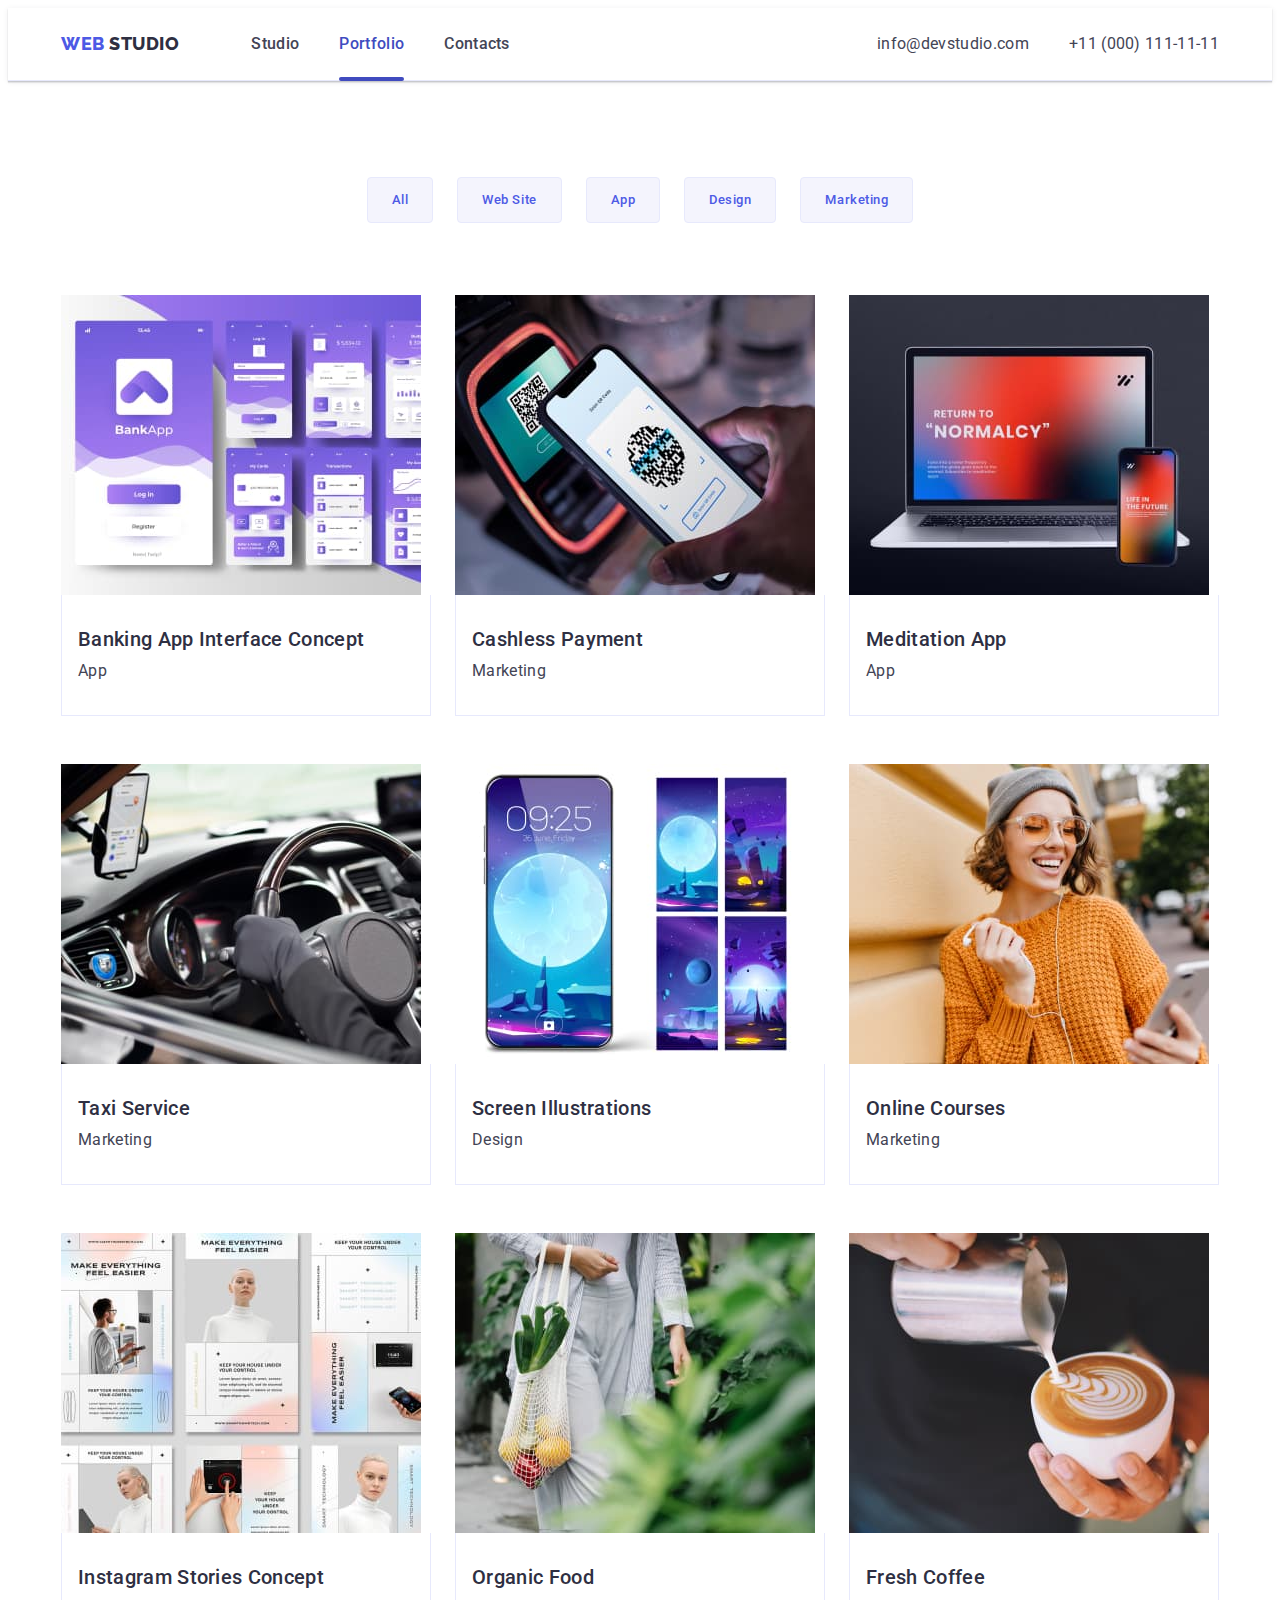
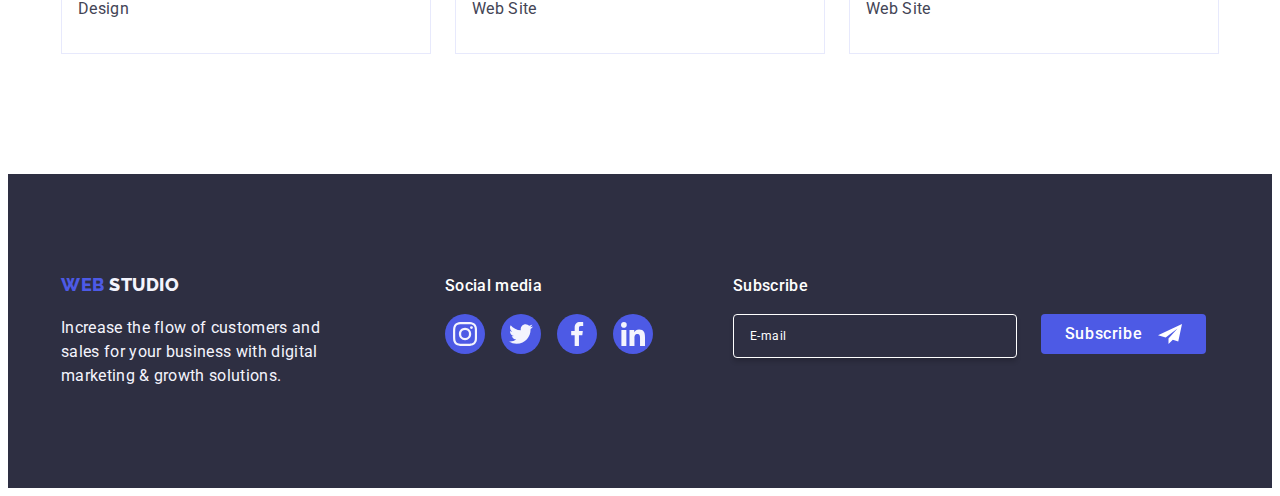
==== commit f054526f: "making changes according to the requirements of the auto-check" ====
--- a/portfolio.html
+++ b/portfolio.html
@@ -368,20 +368,18 @@
       </div>
 
       <!-- ---------- Footer e-mail input ---------- -->
-
       <div class="footer-subscribe-container">
         <p class="subscribe-text">Subscribe</p>
         <form class="footer-form">
-          <label class="footer-input-label" for="input-email">
-            <input class="footer-input-email" id="input-email" type="email" name="footer-email" placeholder="E-mail"
-              required />
-            <button class="input-footer-btn btn" type="submit" aria-label="Subscribe">
+          <label class="footer-input-label">
+            <input class="footer-input-email" type="email" name="footer-email" placeholder="E-mail" required />
+          </label>
+          <button class="input-footer-btn btn" type="submit" aria-label="Subscribe">
               Subscribe
               <svg class="icon footer-btn-icon" width="24" height="24" aria-label="Subscribe button airplane icon">
                 <use href="./images/icons.svg#icon-plane"></use>
               </svg>
             </button>
-          </label>
         </form>
       </div>
     </div>
